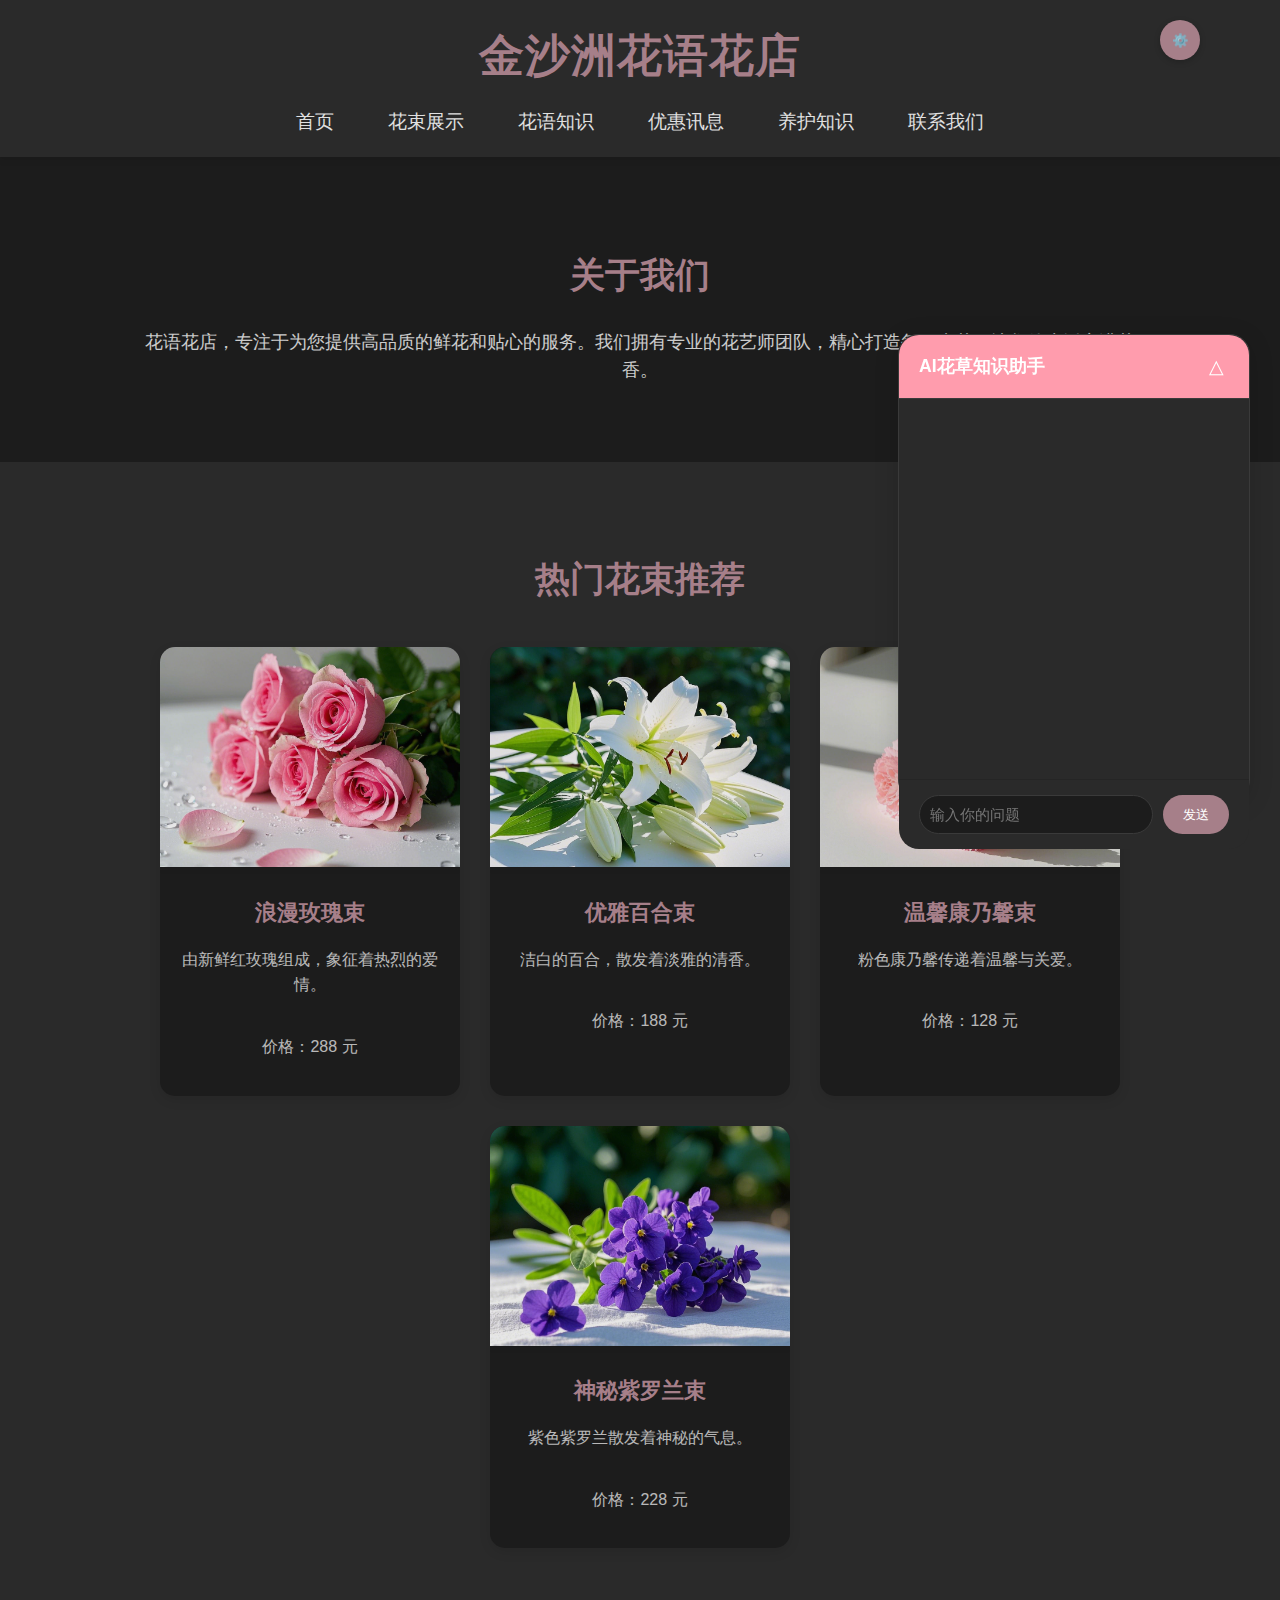
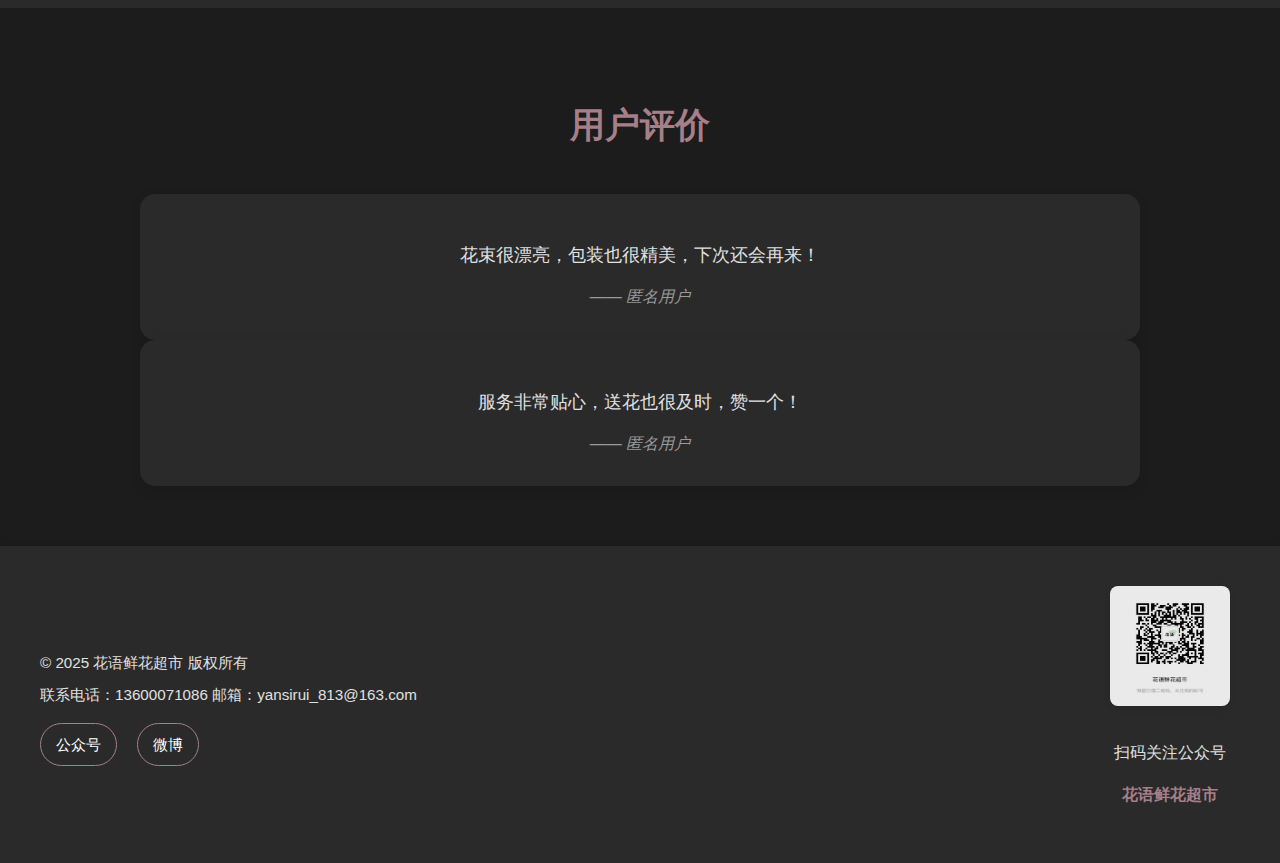
==== index.html @ e32ee7b0 "index.html" ====
<!DOCTYPE html>
<html lang="zh">

<head>
    <meta charset="UTF-8">
    <meta name="viewport" content="width=device-width, initial-scale=1.0">
    <title>金沙洲花语花店 - 首页</title>
    <link rel="stylesheet" href="styles.css">
    <script src="config.js"></script>
    <script src="theme.js"></script>
    <script src="music.js"></script>
    <script src="translations.js"></script>
    <script src="slider.js"></script>
    <script>
        // 聊天窗口控制函数
        function toggleChat() {
            const aiAssistant = document.querySelector('.ai-assistant');
            const chatBody = document.getElementById('chat-body');
            const toggleIcon = document.getElementById('toggle-icon');
            
            aiAssistant.classList.toggle('collapsed');
            chatBody.classList.toggle('collapsed');
            
            if (aiAssistant.classList.contains('collapsed')) {
                toggleIcon.textContent = 'AI';
            } else {
                toggleIcon.textContent = '△';
            }
        }

        // AI助手拖动功能
        let isDragging = false;
        let currentX = 0;
        let currentY = 0;
        let initialX = 0;
        let initialY = 0;
        let xOffset = 0;
        let yOffset = 0;

        const aiAssistant = document.querySelector('.ai-assistant');
        const chatHeader = document.querySelector('.chat-header');

        function dragStart(e) {
            initialX = e.clientX - xOffset;
            initialY = e.clientY - yOffset;

            if (e.target === chatHeader || e.target.parentNode === chatHeader) {
            isDragging = true;
            }
        }

        function dragEnd() {
            initialX = currentX;
            initialY = currentY;
            isDragging = false;
        }

        function drag(e) {
            if (isDragging) {
                e.preventDefault();
                currentX = e.clientX - initialX;
                currentY = e.clientY - initialY;
                xOffset = currentX;
                yOffset = currentY;

                setTranslate(currentX, currentY, aiAssistant);
            }
        }

        function setTranslate(xPos, yPos, el) {
            el.style.transform = `translate3d(${xPos}px, ${yPos}px, 0)`;
        }

        chatHeader.addEventListener('mousedown', dragStart);
        document.addEventListener('mousemove', drag);
        document.addEventListener('mouseup', dragEnd);

        // 发送消息函数
        async function sendMessage() {
            const input = document.getElementById('user-input');
            const messagesContainer = document.getElementById('chat-messages');
            const userMessage = input.value.trim();
            
            if (!userMessage) return;

            // 显示用户消息
            const userDiv = document.createElement('div');
            userDiv.className = 'message user';
            userDiv.textContent = userMessage;
            messagesContainer.appendChild(userDiv);

            // 显示加载状态
            const loadingDiv = document.createElement('div');
            loadingDiv.className = 'message bot loading';
            loadingDiv.textContent = '正在思考...';
            messagesContainer.appendChild(loadingDiv);

            try {
                const response = await fetch(config.apiUrl, {
                    method: 'POST',
                    headers: {
                        'Content-Type': 'application/json',
                        'Authorization': `Bearer ${config.apiKey}`
                    },
                    body: JSON.stringify({
                        model: "glm-4-plus",
                        messages: [{
                            role: "user",
                            content: userMessage
                        }],
                        stream: false
                    })
                });

                if (!response.ok) {
                    throw new Error(`HTTP error! status: ${response.status}`);
                }

                const data = await response.json();
                
                // 移除加载状态
                loadingDiv.remove();

                // 显示助手回复
                const assistantDiv = document.createElement('div');
                assistantDiv.className = 'message bot';
                assistantDiv.textContent = data.choices[0].message.content;
                messagesContainer.appendChild(assistantDiv);

                // 清空输入框
                input.value = '';

                // 滚动到底部
                messagesContainer.scrollTop = messagesContainer.scrollHeight;
            } catch (error) {
                loadingDiv.textContent = '抱歉，发生了错误，请稍后重试。';
                loadingDiv.className = 'message bot error';
                console.error('Error:', error);
            }
        }

        // 监听回车键发送消息
        document.getElementById('user-input').addEventListener('keypress', function(e) {
            if (e.key === 'Enter' && !e.shiftKey) {
                e.preventDefault();
                sendMessage();
            }
        });

        // 平滑滚动到底部
        document.querySelector('a[href="#footer"]').addEventListener('click', function(e) {
            e.preventDefault();
            document.querySelector('#footer').scrollIntoView({ 
                behavior: 'smooth'
            });
        });
    </script>
</head>

<body>
    <!-- 网站头部 -->
    <header>
        <h1>金沙洲花语花店</h1>
        <nav>
            <ul>
                <li><a href="index.html" data-translate="home">首页</a></li>
                <li><a href="flower_display.html" data-translate="flower-display">花束展示</a></li>
                <li><a href="flower_knowledge.html" data-translate="flower-knowledge">花语知识</a></li>
                <li><a href="promotions.html" data-translate="promotions">优惠讯息</a></li>
                <li><a href="flower_care.html" data-translate="flower-care">养护知识</a></li>
                <li><a href="#footer" data-translate="contact">联系我们</a></li>
            </ul>
        </nav>
    </header>

    <!-- 花店简介 -->
    <div class="about">
        <h2>关于我们</h2>
        <p>花语花店，专注于为您提供高品质的鲜花和贴心的服务。我们拥有专业的花艺师团队，精心打造每一束花，让您的生活充满花香。</p>
    </div>
    <!-- 热门花束推荐 -->
    <div class="hot-flowers">
        <h2>热门花束推荐</h2>
        <div class="flower-container">
            <div class="flower-item">
                <img src="flower1.jpg" alt="花束1">
                <h3>浪漫玫瑰束</h3>
                <p>由新鲜红玫瑰组成，象征着热烈的爱情。</p>
                <p class="price">价格：288 元</p>
            </div>
            <div class="flower-item">
                <img src="flower2.jpg" alt="花束2">
                <h3>优雅百合束</h3>
                <p>洁白的百合，散发着淡雅的清香。</p>
                <p class="price">价格：188 元</p>
            </div>
            <div class="flower-item">
                <img src="flower3.jpg" alt="花束3">
                <h3>温馨康乃馨束</h3>
                <p>粉色康乃馨传递着温馨与关爱。</p>
                <p class="price">价格：128 元</p>
            </div>
            <div class="flower-item">
                <img src="flower4.jpg" alt="花束4">
                <h3>神秘紫罗兰束</h3>
                <p>紫色紫罗兰散发着神秘的气息。</p>
                <p class="price">价格：228 元</p>
            </div>
        </div>
    </div>
    <!-- 用户评价 -->
    <div class="reviews">
        <h2>用户评价</h2>
        <div class="review-item">
            <p>花束很漂亮，包装也很精美，下次还会再来！</p>
            <span>—— 匿名用户</span>
        </div>
        <div class="review-item">
            <p>服务非常贴心，送花也很及时，赞一个！</p>
            <span>—— 匿名用户</span>
        </div>
    </div>
    <!-- AI花草知识助手 -->
    <div class="ai-assistant">
        <div class="chat-header">
            <h3>AI花草知识助手</h3>
            <button class="toggle-chat-btn" id="toggle-icon" onclick="toggleChat()">△</button>
        </div>
        <div class="chat-body" id="chat-body">
            <div class="chat-messages" id="chat-messages"></div>
            <div class="chat-input">
                <input type="text" id="user-input" placeholder="输入你的问题">
                <button onclick="sendMessage()">发送</button>
            </div>
        </div>
    </div>
    <!-- 网站底部 -->
    <footer id="footer">
        <div class="footer-content">
            <div class="footer-info">
                <p>&copy; 2025 <span data-translate="flower-shop">花语鲜花超市</span> <span data-translate="copyright">版权所有</span></p>
                <p><span data-translate="contact-phone">联系电话</span>：13600071086 <span data-translate="contact-email">邮箱</span>：yansirui_813@163.com</p>
                <div class="social-links">
                    <a href="gongzhong.html" class="social-link">
                        <span data-translate="wechat-official">公众号</span>
                    </a>
                    <a href="weibo.html" class="social-link">
                        <span data-translate="weibo-official">微博</span>
                    </a>
                </div>
            </div>
            <div class="footer-qrcode">
                <img src="picture.jpg" alt="微信公众号二维码" class="qr-code-img">
                <p data-translate="scan-qr">扫码关注公众号</p>
                <p class="qr-name" data-translate="flower-shop">花语鲜花超市</p>
            </div>
        </div>
    </footer>
    <!-- 设置按钮和面板 -->
    <button class="settings-btn" id="settings-btn" aria-label="打开设置">⚙️</button>
    <div class="settings-panel" id="settings-panel">
        <div class="theme-switch">
            <label for="theme-toggle">
                深色模式
                <input type="checkbox" id="theme-toggle">
            </label>
        </div>
        <div class="language-switch">
            <label for="language-select">语言设置</label>
            <select id="language-select">
                <option value="zh-CN">简体中文</option>
                <option value="zh-TW">繁體中文</option>
                <option value="en">English</option>
                <option value="ja">日本語</option>
                <option value="ko">한국어</option>
            </select>
        </div>
    </div>
</body>

</html>
---- styles.css ----
/* 全局样式 */
:root {
    /* 浅色模式变量 */
    --primary-color: #6d3b47;
    --secondary-color: #c27a8d;
    --background-color: #fff;
    --light-background-color: #f9f3f3;
    --text-color: #333;
    --light-text-color: #777;
    --button-hover-color: #d392a3;
}

/* 深色模式变量 */
[data-theme="dark"] {
    --primary-color: #a67f89;
    --secondary-color: #8b6270;
    --background-color: #1c1c1c;
    --light-background-color: #2a2a2a;
    --text-color: #e0e0e0;
    --light-text-color: #999;
    --button-hover-color: #b89099;
}

body {
    font-family: 'Segoe UI', Tahoma, Geneva, Verdana, sans-serif;
    margin: 0;
    padding: 0;
    color: var(--text-color);
    background-color: var(--background-color);
    line-height: 1.6;
}

/* 网站头部样式 */
header {
    background-color: var(--light-background-color);
    text-align: center;
    padding: 20px 0;
    box-shadow: 0 2px 8px rgba(0, 0, 0, 0.1);
    position: relative;
    z-index: 100;
}

header h1 {
    margin: 0;
    font-size: 2.8rem;
    color: var(--primary-color);
    letter-spacing: 1px;
}

/* 导航菜单样式 */
nav {
    margin-top: 15px;
}

nav ul {
    list-style-type: none;
    margin: 0;
    padding: 0;
    display: flex;
    justify-content: center;
    flex-wrap: wrap;
}

nav ul li {
    margin: 0 15px;
}

nav ul li a {
    text-decoration: none;
    color: var(--text-color);
    font-size: 1.2rem;
    padding: 8px 12px;
    border-radius: 5px;
    transition: all 0.3s ease;
}

nav ul li a:hover {
    background-color: var(--secondary-color);
    color: #fff;
}

/* 花店简介样式 */
.about {
    padding: 60px 20px;
    text-align: center;
    max-width: 1000px;
    margin: 0 auto;
}

.about h2 {
    font-size: 2.2rem;
    color: var(--primary-color);
    margin-bottom: 25px;
}

.about p {
    font-size: 1.1rem;
    opacity: 0.9;
}

/* 热门花束推荐样式 */
.hot-flowers {
    padding: 60px 20px;
    text-align: center;
    background-color: var(--light-background-color);
}

.hot-flowers h2 {
    font-size: 2.2rem;
    color: var(--primary-color);
    margin-bottom: 40px;
}

.flower-container {
    display: flex;
    flex-wrap: wrap;
    justify-content: center;
    gap: 30px;
}

.flower-item {
    width: 300px;
    background-color: var(--background-color);
    border-radius: 15px;
    box-shadow: 0 4px 12px rgba(0, 0, 0, 0.1);
    transition: transform 0.3s ease;
    overflow: hidden;
}

.flower-item:hover {
    transform: translateY(-12px);
}

.flower-item img {
    width: 100%;
    height: 220px;
    object-fit: cover;
    box-shadow: 0 0 8px rgba(0, 0, 0, 0.1);
    transition: box-shadow 0.3s ease;
}

.flower-item:hover img {
    box-shadow: 0 0 15px rgba(0, 0, 0, 0.3);
}

.flower-item h3 {
    font-size: 1.4rem;
    color: var(--primary-color);
    margin: 20px 0 15px;
}

.flower-item p {
    font-size: 1rem;
    padding: 0 20px 20px;
    opacity: 0.8;
}

.flower-item.price {
    color: var(--secondary-color);
    font-weight: bold;
}

/* 优惠讯息样式 */
.promotions {
    padding: 60px 20px;
    text-align: center;
    background-color: var(--light-background-color);
}

.promotions h2 {
    font-size: 2.2rem;
    color: var(--primary-color);
    margin-bottom: 40px;
}

.promotion-item {
    background-color: var(--background-color);
    border-radius: 15px;
    box-shadow: 0 4px 12px rgba(0, 0, 0, 0.1);
    padding: 30px;
    margin-bottom: 30px;
    width: 80%;
    max-width: 600px;
    margin-left: auto;
    margin-right: auto;
    transition: transform 0.3s ease;
}

.promotion-item:hover {
    transform: translateY(-10px);
}

.promotion-item h3 {
    font-size: 1.6rem;
    color: var(--primary-color);
    margin-bottom: 10px;
}

.promotion-item p {
    font-size: 1.1rem;
    opacity: 0.9;
}

/* 用户评价样式 */
.reviews {
    padding: 60px 20px;
    text-align: center;
    max-width: 1000px;
    margin: 0 auto;
}

.reviews h2 {
    font-size: 2.2rem;
    color: var(--primary-color);
    margin-bottom: 40px;
}

.review-container {
    display: flex;
    flex-wrap: wrap;
    justify-content: center;
    gap: 30px;
}

.review-item {
    background-color: var(--light-background-color);
    border-radius: 15px;
    padding: 30px 40px;
    box-shadow: 0 4px 12px rgba(0, 0, 0, 0.1);
    flex: 1 1 calc(50% - 30px);
    min-width: 300px;
}

.review-item p {
    font-size: 1.1rem;
    margin-bottom: 15px;
}

.review-item span {
    font-style: italic;
    color: var(--light-text-color);
}

/* 网站底部样式 */
footer {
    background-color: var(--light-background-color);
    padding: 30px 0;
    box-shadow: 0 -2px 8px rgba(0, 0, 0, 0.1);
}

.footer-content {
    max-width: 1200px;
    margin: 0 auto;
    display: flex;
    justify-content: space-between;
    align-items: center;
    padding: 0 20px;
}

.footer-info {
    text-align: left;
}

.footer-info p {
    margin: 8px 0;
    font-size: 0.95rem;
}

.footer-qrcode {
    text-align: center;
    padding: 10px;
}

.qr-code-img {
    width: 120px;
    height: 120px;
    border-radius: 8px;
    margin-bottom: 10px;
    box-shadow: 0 2px 6px rgba(0, 0, 0, 0.1);
    transition: transform 0.3s ease;
}

.qr-code-img:hover {
    transform: scale(1.05);
}

.qr-code-img p {
    margin: 5px 0;
    font-size: 0.9rem;
    color: var(--text-color);
}

.qr-name {
    font-weight: bold;
    color: var(--primary-color);
}

footer a {
    color: var(--primary-color);
    text-decoration: none;
    transition: color 0.3s ease;
}

footer a:hover {
    color: var(--secondary-color);
}

/* 响应式设计 */
@media (max-width: 992px) {
    header h1 {
        font-size: 2.4rem;
    }
    nav ul li {
        margin: 10px 12px;
    }
    nav ul li a {
        font-size: 1.15rem;
    }
  .weibo-page h2 {
        font-size: 2.1rem;
    }
   .coming-soon {
        font-size: 1.7rem;
    }
}

@media (max-width: 768px) {
    header h1 {
        font-size: 2.2rem;
    }
    nav ul li {
        margin: 8px 10px;
    }
    nav ul li a {
        font-size: 1.1rem;
    }
  .weibo-page h2 {
        font-size: 2rem;
    }
   .coming-soon {
        font-size: 1.6rem;
    }
    .footer-content {
        flex-direction: column;
        text-align: center;
    }

    .footer-info {
        text-align: center;
        margin-bottom: 20px;
    }

    .footer-qrcode {
        margin-top: 20px;
    }
}

@media (max-width: 480px) {
  .weibo-page h2 {
        font-size: 1.8rem;
    }
   .coming-soon {
        font-size: 1.4rem;
    }
  .flower-container {
        flex-direction: column;
        align-items: center;
    }
  .flower-item {
        width: 80%;
    }
}

@media (max-width: 320px) {
    header h1 {
        font-size: 2rem;
    }
    nav ul li {
        margin: 6px 8px;
    }
    nav ul li a {
        font-size: 1rem;
    }
  .review-item {
        padding: 20px 30px;
    }
  .review-item p {
        font-size: 1rem;
    }
}

/* 为AI助手添加样式 */
.ai-assistant {
    position: fixed;
    bottom: 100px;
    right: 30px;
    width: 350px;
    background: var(--background-color);
    border-radius: 20px;
    box-shadow: 0 5px 25px rgba(0, 0, 0, 0.15);
    z-index: 1000;
    border: 1px solid rgba(0, 0, 0, 0.1);
    transition: all 0.3s ease;
    transform: translate3d(0, 0, 0);
    cursor: move;
}

.ai-assistant.collapsed {
    width: 60px;
    height: 60px;
    border-radius: 50%;
    overflow: hidden;
    background: #ffb6c1;  /* 粉色背景 */
    cursor: move;
}

.ai-assistant.collapsed .chat-header {
    height: 100%;
    padding: 0;
    display: flex;
    justify-content: center;
    align-items: center;
    background: none;
    border-radius: 50%;
}

.ai-assistant.collapsed .chat-header h3 {
    display: none;
}

.ai-assistant.collapsed .chat-header button {
    width: 100%;
    height: 100%;
    font-size: 16px;
    color: white;
    display: flex;
    justify-content: center;
    align-items: center;
    padding: 0;
    background: none;
}

.ai-assistant.collapsed .chat-body {
    display: none;
}

.ai-assistant.collapsed:hover {
    transform: translate3d(0, -5px, 0);
    box-shadow: 0 8px 30px rgba(255, 182, 193, 0.4);  /* 粉色阴影 */
}

.chat-header {
    background: #ffb6c1;  /* 粉色背景 */
    padding: 15px 20px;
    border-radius: 20px 20px 0 0;
    display: flex;
    justify-content: space-between;
    align-items: center;
    cursor: move;
}

.chat-header h3 {
    margin: 0;
    color: white;
    font-size: 1.1rem;
}

.toggle-chat-btn {
    background: none;
    border: none;
    color: white;
    cursor: pointer;
    font-size: 1.2rem;
    padding: 5px;
}

.chat-body {
    height: 400px;
    transition: height 0.3s ease;
}

.chat-messages {
    height: 340px;
    overflow-y: auto;
    padding: 20px;
}

.message {
    margin: 10px 0;
    padding: 12px 16px;
    border-radius: 12px;
    max-width: 80%;
}

.message.user {
    background: var(--primary-color);
    color: white;
    margin-left: auto;
}

.message.bot {
    background: var(--light-background-color);
    color: var(--text-color);
    margin-right: auto;
}

.chat-input {
    display: flex;
    gap: 10px;
    padding: 15px 20px;
    background: var(--light-background-color);
    border-top: 1px solid rgba(0, 0, 0, 0.1);
    border-radius: 0 0 20px 20px;
}

.chat-input input {
    flex: 1;
    padding: 10px;
    border: 1px solid var(--light-text-color);
    border-radius: 20px;
    font-size: 0.95rem;
}

.chat-input button {
    padding: 8px 20px;
    background: var(--primary-color);
    color: white;
    border: none;
    border-radius: 20px;
    cursor: pointer;
}

/* 深色模式适配 */
[data-theme="dark"] .ai-assistant {
    border-color: rgba(255, 255, 255, 0.1);
}

[data-theme="dark"] .message.bot {
    background-color: var(--light-background-color);
}

[data-theme="dark"] .chat-input input {
    background: var(--background-color);
    color: var(--text-color);
    border-color: var(--light-text-color);
}

/* 响应式适配 */
@media (max-width: 768px) {
    .ai-assistant {
        width: 90%;
        right: 5%;
        bottom: 80px;
    }

    .chat-body {
        height: 350px;
    }

    .chat-messages {
        height: 290px;
    }

    .message {
        max-width: 90%;
        font-size: 0.9rem;
    }
}

@media (max-width: 480px) {
    .chat-header h3 {
        font-size: 1rem;
    }

    .chat-input {
        padding: 10px 15px;
    }

    .chat-input input {
        padding: 10px;
    }

    .chat-input button {
        padding: 8px 15px;
    }
}

/* 背景音乐控制按钮样式 */
#music-control {
    position: fixed;
    top: 20px;
    right: 20px;
    z-index: 1000;
}

#play-pause {
    background-color: var(--primary-color);
    color: white;
    border: none;
    border-radius: 50%;
    width: 40px;
    height: 40px;
    cursor: pointer;
    transition: all 0.3s ease;
    display: flex;
    justify-content: center;
    align-items: center;
    box-shadow: 0 2px 6px rgba(0, 0, 0, 0.2);
}

#play-pause:hover {
    background-color: var(--button-hover-color);
    transform: scale(1.05);
}

#play-pause:active {
    transform: scale(0.95);
}

#play-pause.playing {
    background-color: var(--secondary-color);
}

/* 设置按钮样式 */
.settings-btn {
    position: fixed;
    top: 20px;
    right: 80px;
    z-index: 1000;
    background-color: var(--primary-color);
    color: white;
    border: none;
    border-radius: 50%;
    width: 40px;
    height: 40px;
    cursor: pointer;
    transition: all 0.3s ease;
    display: flex;
    justify-content: center;
    align-items: center;
    box-shadow: 0 2px 6px rgba(0, 0, 0, 0.2);
}

.settings-btn:hover {
    background-color: var(--button-hover-color);
    transform: scale(1.05);
}

.settings-panel {
    position: fixed;
    top: 70px;
    right: 20px;
    background-color: var(--background-color);
    border-radius: 8px;
    padding: 10px 15px;
    box-shadow: 0 4px 12px rgba(0, 0, 0, 0.25);
    z-index: 1000;
    display: none;
    min-width: 140px;
    border: 1px solid var(--light-text-color);
}

.settings-panel.show {
    display: block;
    animation: fadeIn 0.3s ease;
}

.theme-switch {
    position: fixed;
    top: 20px;
    right: 140px;
    background: var(--background-color);
    padding: 8px 15px;
    border-radius: 20px;
    box-shadow: 0 2px 10px rgba(0, 0, 0, 0.1);
    display: flex;
    align-items: center;
    z-index: 1000;
    border: 1px solid var(--light-text-color);
}

.theme-switch label {
    display: flex;
    align-items: center;
    gap: 8px;
    color: var(--text-color);
    font-size: 0.9rem;
    cursor: pointer;
}

.theme-switch input[type="checkbox"] {
    width: 18px;
    height: 18px;
    cursor: pointer;
}

[data-theme="dark"] .theme-switch {
    background: var(--light-background-color);
    border-color: var(--primary-color);
}

/* 移除旧的开关样式 */
.switch, .slider, .slider:before {
    display: none;
}

/* 深色模式下的复选框样式 */
[data-theme="dark"] .theme-switch input[type="checkbox"] {
    border-color: var(--text-color);
}

[data-theme="dark"] .theme-switch input[type="checkbox"]:checked {
    background-color: var(--primary-color);
    border-color: var(--primary-color);
}

/* 设置面板样式 */
.settings-panel {
    width: 250px;
}

.language-switch {
    margin-top: 15px;
    border-top: 1px solid var(--border-color);
    padding-top: 15px;
}

.language-switch select {
    width: 100%;
    padding: 8px;
    margin-top: 5px;
    border: 1px solid var(--border-color);
    border-radius: 4px;
    background: var(--background-color);
    color: var(--text-color);
}

.language-switch label {
    display: block;
    margin-bottom: 5px;
    color: var(--text-color);
}

[data-theme="dark"] .language-switch select {
    background: var(--light-background-color);
    border-color: var(--secondary-color);
}

@keyframes fadeIn {
    from { opacity: 0; transform: translateY(-10px); }
    to { opacity: 1; transform: translateY(0); }
}

/* 深色模式下的特定样式调整 */
[data-theme="dark"] {
    color-scheme: dark;
}

[data-theme="dark"] body {
    background-color: var(--background-color);
}

[data-theme="dark"] .doc-item {
    background: var(--light-background-color);
    border: 1px solid #3a3a3a;
}

[data-theme="dark"] .doc-item:hover {
    background: #333;
}

[data-theme="dark"] .settings-panel {
    background-color: var(--light-background-color);
    border-color: #3a3a3a;
}

[data-theme="dark"] .ai-assistant {
    background-color: var(--light-background-color);
    border: 1px solid #3a3a3a;
}

[data-theme="dark"] .chat-header {
    background-color: var(--background-color);
    border-bottom: 1px solid #3a3a3a;
}

[data-theme="dark"] .message.bot {
    background-color: #333;
}

[data-theme="dark"] .message.user {
    background-color: var(--primary-color);
    color: #fff;
}

[data-theme="dark"] .chat-input input {
    background-color: var(--background-color);
    border-color: #3a3a3a;
    color: var(--text-color);
}

[data-theme="dark"] .doc-notice {
    background-color: var(--light-background-color) !important;
    border: 1px solid #3a3a3a;
}

[data-theme="dark"] .doc-notice p {
    color: var(--text-color) !important;
}

[data-theme="dark"] img {
    opacity: 0.9;
}

/* 社交媒体链接样式 */
.social-links {
    display: flex;
    gap: 20px;
    margin-top: 15px;
}

.social-link {
    padding: 8px 15px;
    background-color: var(--primary-color);
    border-radius: 25px;
    color: white;
    text-decoration: none;
    transition: all 0.3s ease;
}

.social-link:hover {
    background-color: var(--button-hover-color);
    transform: translateY(-2px);
}

.social-link span {
    font-size: 0.95rem;
}

/* 深色模式适配 */
[data-theme="dark"] .social-link {
    background-color: var(--light-background-color);
    border: 1px solid var(--primary-color);
}

[data-theme="dark"] .social-link:hover {
    background-color: var(--primary-color);
}

/* 响应式调整 */
@media (max-width: 768px) {
    .social-links {
        justify-content: center;
    }
    
    .social-link {
        padding: 6px 12px;
    }
}

/* 公众号和微博页面样式 */
.social-page {
    max-width: 800px;
    margin: 40px auto;
    padding: 20px;
    text-align: center;
}

.social-page h2 {
    color: var(--primary-color);
    font-size: 2.2rem;
    margin-bottom: 30px;
}

.social-content {
    background-color: var(--light-background-color);
    border-radius: 15px;
    padding: 30px;
    box-shadow: 0 4px 12px rgba(0, 0, 0, 0.1);
}

.qr-code-large {
    width: 200px;
    height: 200px;
    margin: 20px auto;
    border-radius: 10px;
    box-shadow: 0 4px 12px rgba(0, 0, 0, 0.1);
    transition: transform 0.3s ease;
}

.qr-code-large:hover {
    transform: scale(1.05);
}

.social-description {
    margin: 20px 0;
    font-size: 1.1rem;
    line-height: 1.6;
    color: var(--text-color);
}

.social-features {
    display: grid;
    grid-template-columns: repeat(auto-fit, minmax(200px, 1fr));
    gap: 20px;
    margin-top: 30px;
}

.feature-item {
    background-color: var(--background-color);
    padding: 20px;
    border-radius: 10px;
    box-shadow: 0 2px 8px rgba(0, 0, 0, 0.1);
}

.feature-item h3 {
    color: var(--primary-color);
    margin-bottom: 10px;
    font-size: 1.2rem;
}

.feature-item p {
    color: var(--text-color);
    font-size: 0.95rem;
    line-height: 1.5;
}

/* 深色模式适配 */
[data-theme="dark"] .social-content {
    background-color: var(--light-background-color);
    border: 1px solid #3a3a3a;
}

[data-theme="dark"] .feature-item {
    background-color: var(--background-color);
    border: 1px solid #3a3a3a;
}

/* 响应式调整 */
@media (max-width: 768px) {
    .social-page h2 {
        font-size: 1.8rem;
    }
    
    .social-content {
        padding: 20px;
    }
    
    .qr-code-large {
        width: 150px;
        height: 150px;
    }
    
    .social-features {
        grid-template-columns: 1fr;
    }
}

/* GLM-4 聊天框样式 */
.glm-chat {
    max-width: 800px;
    margin: 20px auto;
    padding: 20px;
}

.glm-chat-container {
    background-color: var(--background-color);
    border-radius: 15px;
    box-shadow: 0 4px 12px rgba(0, 0, 0, 0.1);
    overflow: hidden;
}

.glm-chat-messages {
    height: 400px;
    overflow-y: auto;
    padding: 20px;
}

.glm-message {
    margin: 10px 0;
    padding: 12px 16px;
    border-radius: 12px;
    max-width: 80%;
    word-wrap: break-word;
}

.user-message {
    background-color: var(--primary-color);
    color: white;
    margin-left: auto;
}

.assistant-message {
    background-color: var(--light-background-color);
    color: var(--text-color);
    margin-right: auto;
}

.assistant-message.loading {
    background-color: var(--light-background-color);
    color: var(--light-text-color);
}

.assistant-message.error {
    background-color: #ffebee;
    color: #c62828;
}

.glm-chat-input {
    display: flex;
    gap: 10px;
    padding: 20px;
    background-color: var(--light-background-color);
    border-top: 1px solid rgba(0, 0, 0, 0.1);
}

#glm-input {
    flex: 1;
    min-height: 40px;
    max-height: 120px;
    padding: 10px;
    border: 1px solid var(--light-text-color);
    border-radius: 8px;
    resize: vertical;
    font-family: inherit;
    font-size: 1rem;
    background-color: var(--background-color);
    color: var(--text-color);
}

#glm-input:focus {
    outline: none;
    border-color: var(--primary-color);
}

.glm-send-btn {
    padding: 0 20px;
    background-color: var(--primary-color);
    color: white;
    border: none;
    border-radius: 8px;
    cursor: pointer;
    font-size: 1rem;
    transition: all 0.3s ease;
}

.glm-send-btn:hover {
    background-color: var(--button-hover-color);
    transform: translateY(-2px);
}

/* 深色模式适配 */
[data-theme="dark"] .glm-chat-container {
    border: 1px solid var(--light-text-color);
}

[data-theme="dark"] .assistant-message {
    background-color: var(--light-background-color);
}

[data-theme="dark"] #glm-input {
    border-color: var(--light-text-color);
}

/* 响应式适配 */
@media (max-width: 768px) {
    .glm-chat {
        padding: 10px;
    }

    .glm-chat-messages {
        height: 300px;
    }

    .glm-message {
        max-width: 90%;
    }
}

/* 深色模式适配 */
[data-theme="dark"] .ai-assistant.collapsed {
    background: #ff9cad;  /* 深色模式下的粉色 */
}

[data-theme="dark"] .chat-header {
    background: #ff9cad;  /* 深色模式下的粉色 */
}

[data-theme="dark"] .ai-assistant.collapsed:hover {
    box-shadow: 0 8px 30px rgba(255, 156, 173, 0.4);  /* 深色模式下的粉色阴影 */
}
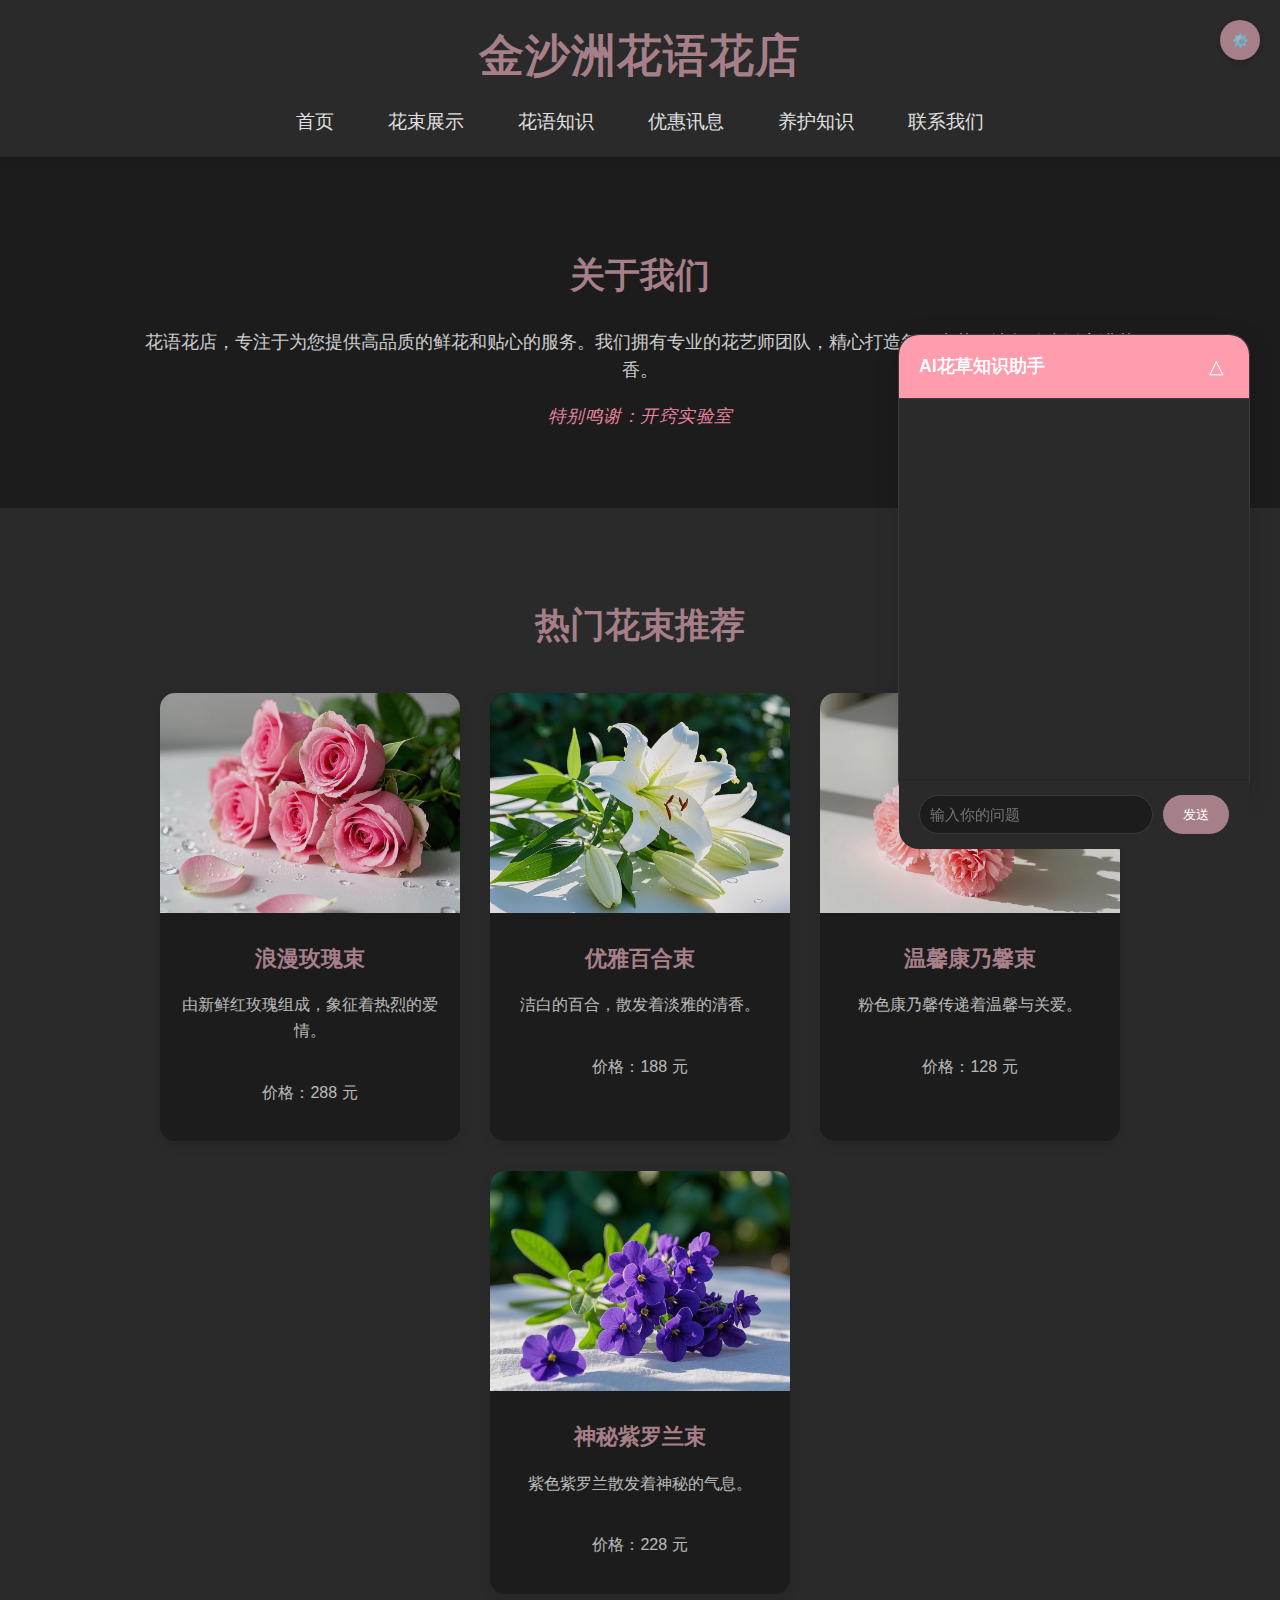
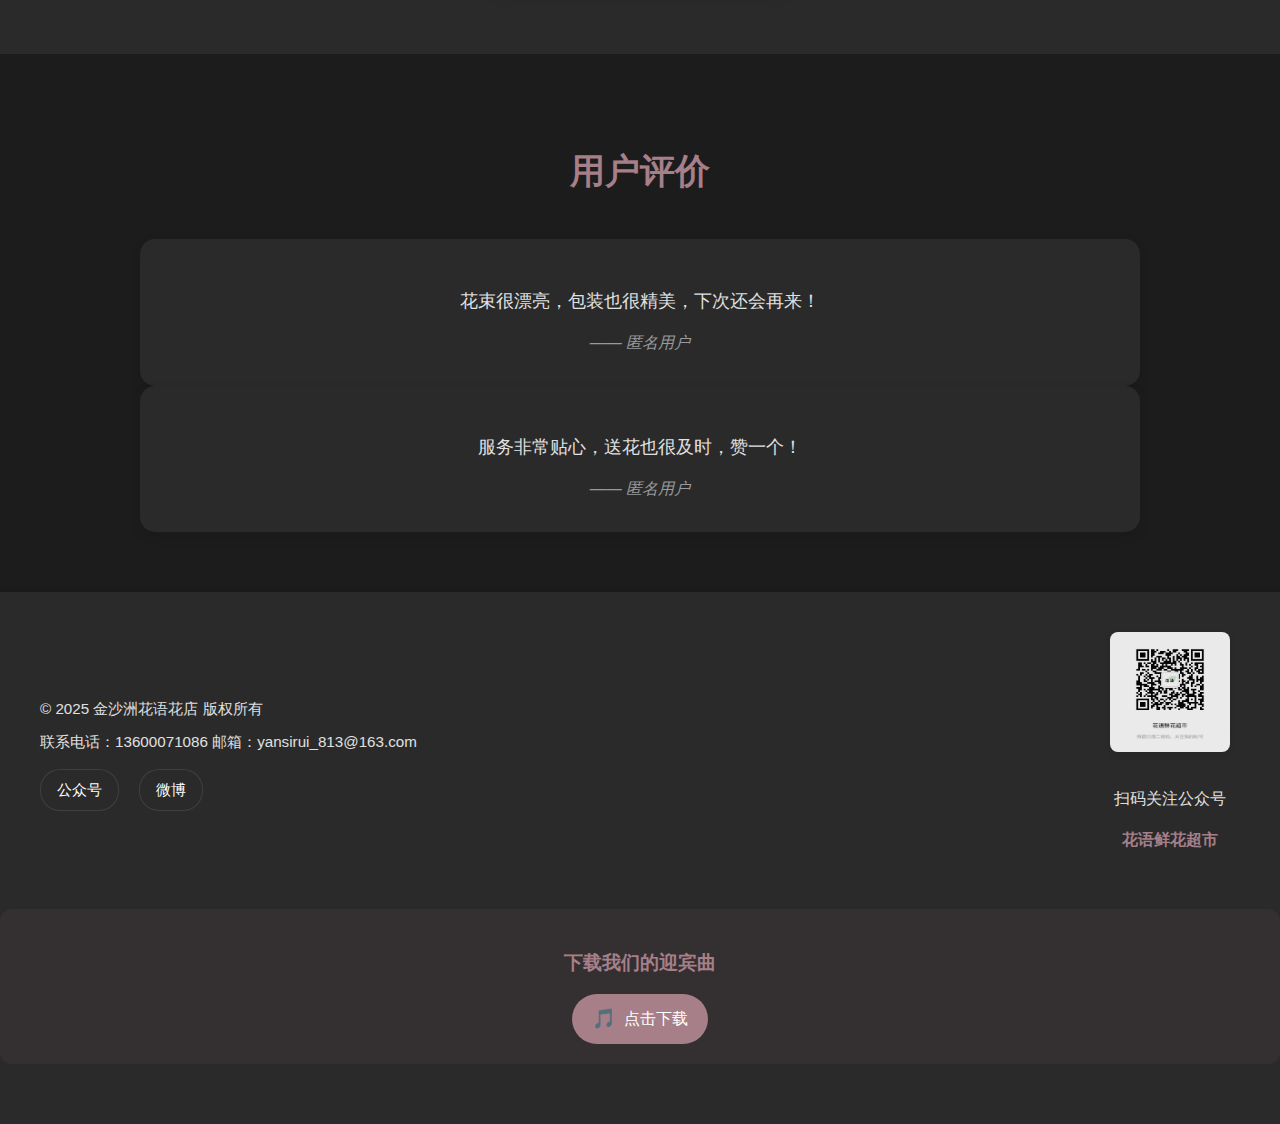
==== commit d9c8fdd0: "index.html" ====
--- a/index.html
+++ b/index.html
@@ -8,9 +8,106 @@
     <link rel="stylesheet" href="styles.css">
     <script src="config.js"></script>
     <script src="theme.js"></script>
-    <script src="music.js"></script>
     <script src="translations.js"></script>
     <script src="slider.js"></script>
+    <style>
+        /* 设置按钮样式 */
+        .settings-btn {
+            position: fixed;
+            top: 20px;
+            right: 20px;
+            z-index: 1000;
+            background-color: var(--primary-color);
+            color: white;
+            border: none;
+            border-radius: 50%;
+            width: 40px;
+            height: 40px;
+            cursor: pointer;
+            transition: all 0.3s ease;
+            display: flex;
+            justify-content: center;
+            align-items: center;
+            box-shadow: 0 2px 6px rgba(0, 0, 0, 0.2);
+        }
+
+        .settings-btn:hover {
+            background-color: var(--button-hover-color);
+            transform: scale(1.05);
+        }
+
+        /* 设置面板样式 */
+        .settings-panel {
+            position: fixed;
+            top: 70px;
+            right: 20px;
+            background-color: var(--background-color);
+            border-radius: 8px;
+            padding: 8px 12px;
+            box-shadow: 0 4px 12px rgba(0, 0, 0, 0.25);
+            z-index: 1000;
+            display: none;
+            min-width: 110px;
+            border: 1px solid var(--light-text-color);
+        }
+
+        .settings-panel.show {
+            display: block;
+            animation: fadeIn 0.3s ease;
+        }
+
+        @keyframes fadeIn {
+            from { opacity: 0; transform: translateY(-10px); }
+            to { opacity: 1; transform: translateY(0); }
+        }
+
+        /* 语言切换样式 */
+        .language-switch {
+            padding-top: 8px;
+        }
+
+        .language-switch label {
+            display: block;
+            margin-bottom: 3px;
+            color: var(--text-color);
+            font-size: 0.8rem;
+        }
+
+        .language-switch select {
+            width: 100%;
+            padding: 4px 6px;
+            margin-top: 4px;
+            border: 1px solid var(--border-color);
+            border-radius: 4px;
+            background: var(--background-color);
+            color: var(--text-color);
+            font-size: 0.8rem;
+            height: 24px;
+        }
+
+        [data-theme="dark"] .settings-panel {
+            background-color: var(--light-background-color);
+            border-color: rgba(255, 255, 255, 0.1);
+        }
+
+        [data-theme="dark"] .language-switch select {
+            background: var(--light-background-color);
+            border-color: var(--secondary-color);
+        }
+
+        .special-thanks {
+            margin-top: 15px;
+            color: var(--secondary-color);
+            font-style: italic;
+            font-size: 1.2rem;
+            font-weight: 500;
+            letter-spacing: 0.5px;
+        }
+
+        [data-theme="dark"] .special-thanks {
+            color: #ff8fab;  /* 深色模式下使用较浅的粉色 */
+        }
+    </style>
     <script>
         // 聊天窗口控制函数
         function toggleChat() {
@@ -154,6 +251,26 @@
                 behavior: 'smooth'
             });
         });
+
+        // 设置面板控制
+        document.addEventListener('DOMContentLoaded', function() {
+            const settingsBtn = document.getElementById('settings-btn');
+            const settingsPanel = document.getElementById('settings-panel');
+
+            // 设置面板显示/隐藏
+            settingsBtn.addEventListener('click', function(e) {
+                e.stopPropagation();
+                settingsPanel.classList.toggle('show');
+            });
+
+            // 点击面板外部关闭面板
+            document.addEventListener('click', function(event) {
+                if (!settingsPanel.contains(event.target) && 
+                    !settingsBtn.contains(event.target)) {
+                    settingsPanel.classList.remove('show');
+                }
+            });
+        });
     </script>
 </head>
 
@@ -177,6 +294,7 @@
     <div class="about">
         <h2>关于我们</h2>
         <p>花语花店，专注于为您提供高品质的鲜花和贴心的服务。我们拥有专业的花艺师团队，精心打造每一束花，让您的生活充满花香。</p>
+        <p class="special-thanks">特别鸣谢：开窍实验室</p>
     </div>
     <!-- 热门花束推荐 -->
     <div class="hot-flowers">
@@ -238,23 +356,110 @@
     <footer id="footer">
         <div class="footer-content">
             <div class="footer-info">
-                <p>&copy; 2025 <span data-translate="flower-shop">花语鲜花超市</span> <span data-translate="copyright">版权所有</span></p>
-                <p><span data-translate="contact-phone">联系电话</span>：13600071086 <span data-translate="contact-email">邮箱</span>：yansirui_813@163.com</p>
+                <p>&copy; 2025 金沙洲花语花店 版权所有</p>
+                <p>联系电话：13600071086 邮箱：yansirui_813@163.com</p>
                 <div class="social-links">
                     <a href="gongzhong.html" class="social-link">
-                        <span data-translate="wechat-official">公众号</span>
+                        <span>公众号</span>
                     </a>
                     <a href="weibo.html" class="social-link">
-                        <span data-translate="weibo-official">微博</span>
+                        <span>微博</span>
                     </a>
                 </div>
             </div>
             <div class="footer-qrcode">
                 <img src="picture.jpg" alt="微信公众号二维码" class="qr-code-img">
-                <p data-translate="scan-qr">扫码关注公众号</p>
-                <p class="qr-name" data-translate="flower-shop">花语鲜花超市</p>
-            </div>
-        </div>
+                <p>扫码关注公众号</p>
+                <p class="qr-name">花语鲜花超市</p>
+            </div>
+        </div>
+        <!-- 迎宾曲下载区域 -->
+        <div class="music-download">
+            <h3>下载我们的迎宾曲</h3>
+            <a href="flower_music.mp3" download class="download-music-btn">
+                <span class="music-icon">🎵</span>
+                点击下载
+            </a>
+        </div>
+        <style>
+            .music-download {
+                text-align: center;
+                margin: 30px 0;
+                padding: 20px;
+                background: rgba(255, 182, 193, 0.1);
+                border-radius: 12px;
+            }
+
+            .music-download h3 {
+                color: var(--primary-color);
+                margin-bottom: 15px;
+                font-size: 1.2rem;
+            }
+
+            .download-music-btn {
+                display: inline-flex;
+                align-items: center;
+                gap: 8px;
+                padding: 10px 20px;
+                background: var(--primary-color);
+                color: white;
+                text-decoration: none;
+                border-radius: 25px;
+                transition: all 0.3s ease;
+            }
+
+            .download-music-btn:hover {
+                background: var(--button-hover-color);
+                transform: translateY(-2px);
+            }
+
+            .music-icon {
+                font-size: 1.2rem;
+            }
+
+            [data-theme="dark"] .music-download {
+                background: rgba(255, 182, 193, 0.05);
+            }
+
+            .social-links {
+                display: flex;
+                gap: 20px;
+                margin-top: 15px;
+            }
+
+            .social-link {
+                display: flex;
+                align-items: center;
+                gap: 8px;
+                padding: 8px 16px;
+                background: var(--primary-color);
+                color: white;
+                text-decoration: none;
+                border-radius: 20px;
+                transition: all 0.3s ease;
+                font-size: 0.95rem;
+            }
+
+            .social-link:hover {
+                background: var(--button-hover-color);
+                transform: translateY(-2px);
+                box-shadow: 0 4px 12px rgba(0, 0, 0, 0.1);
+            }
+
+            .social-icon {
+                font-size: 1.2rem;
+            }
+
+            [data-theme="dark"] .social-link {
+                background: var(--light-background-color);
+                border: 1px solid rgba(255, 255, 255, 0.1);
+            }
+
+            [data-theme="dark"] .social-link:hover {
+                background: var(--button-hover-color);
+                border-color: transparent;
+            }
+        </style>
     </footer>
     <!-- 设置按钮和面板 -->
     <button class="settings-btn" id="settings-btn" aria-label="打开设置">⚙️</button>
@@ -278,4 +483,4 @@
     </div>
 </body>
 
-</html>+</html>
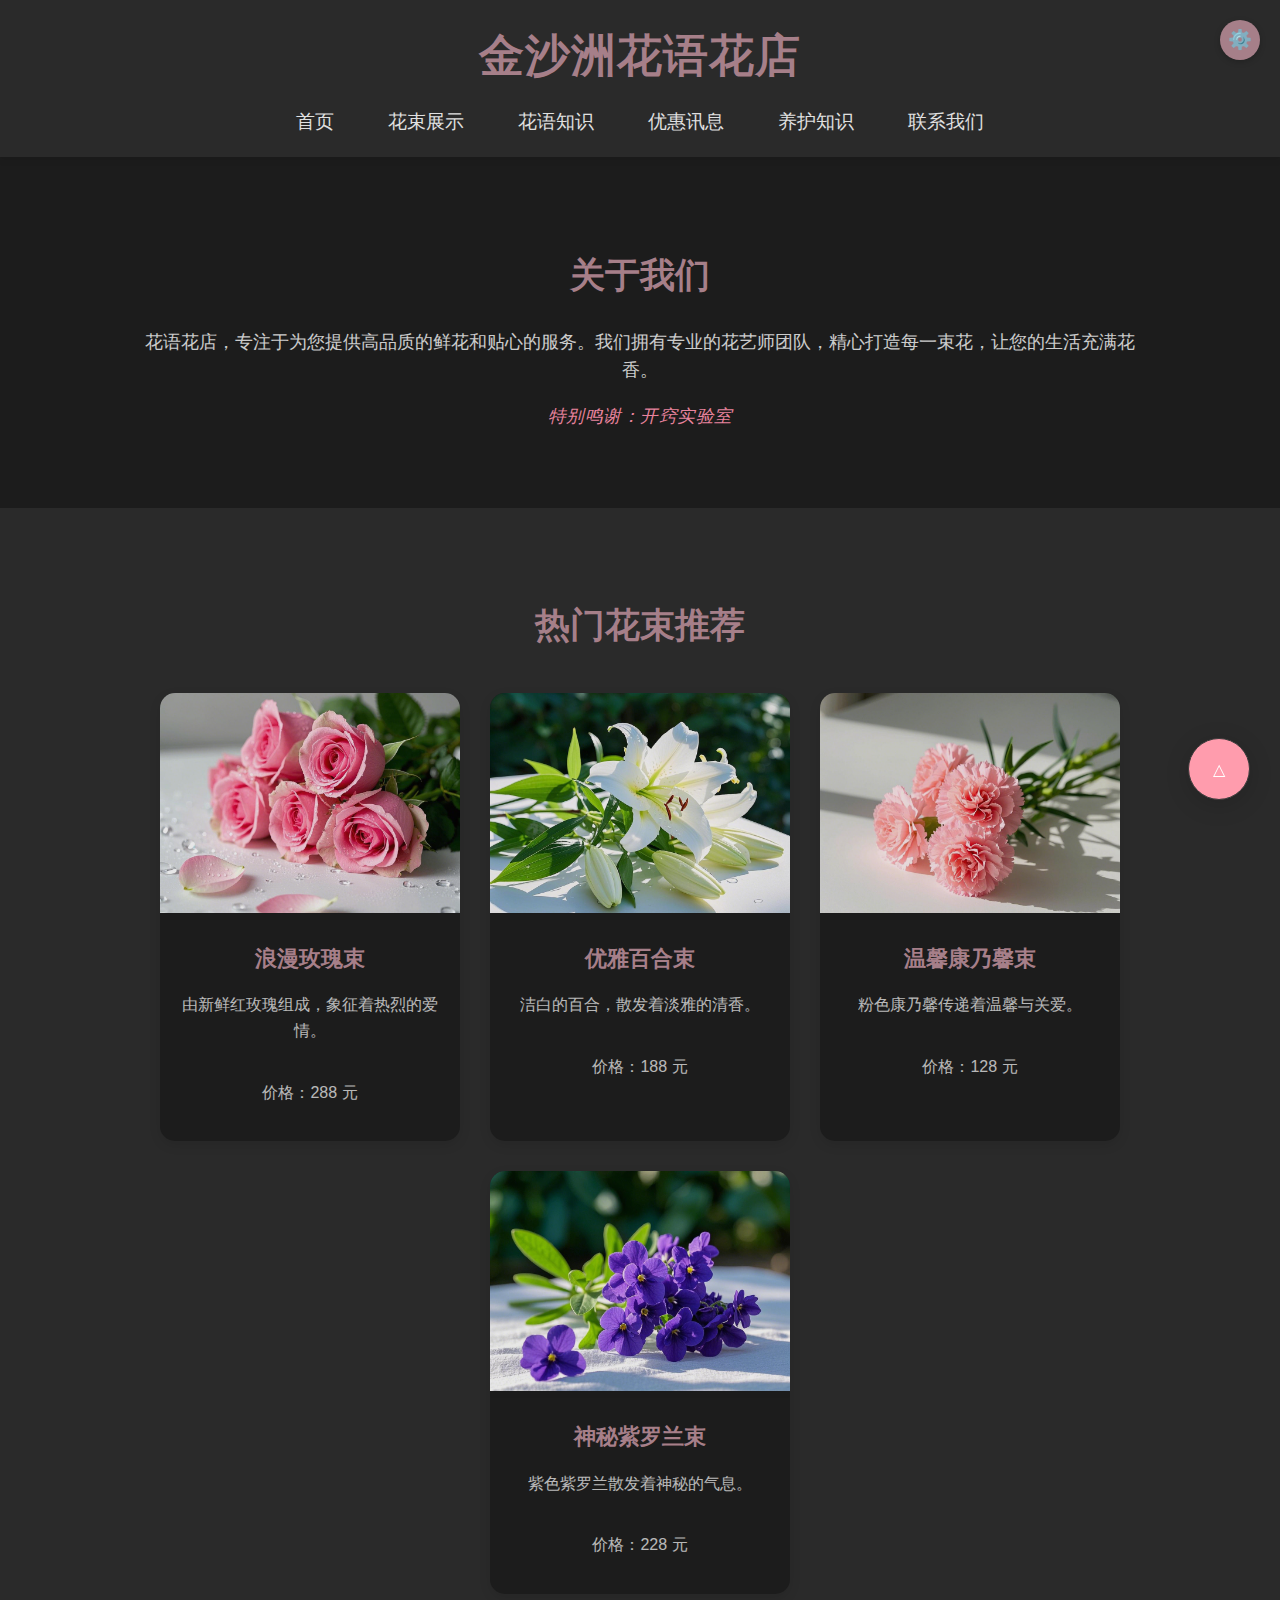
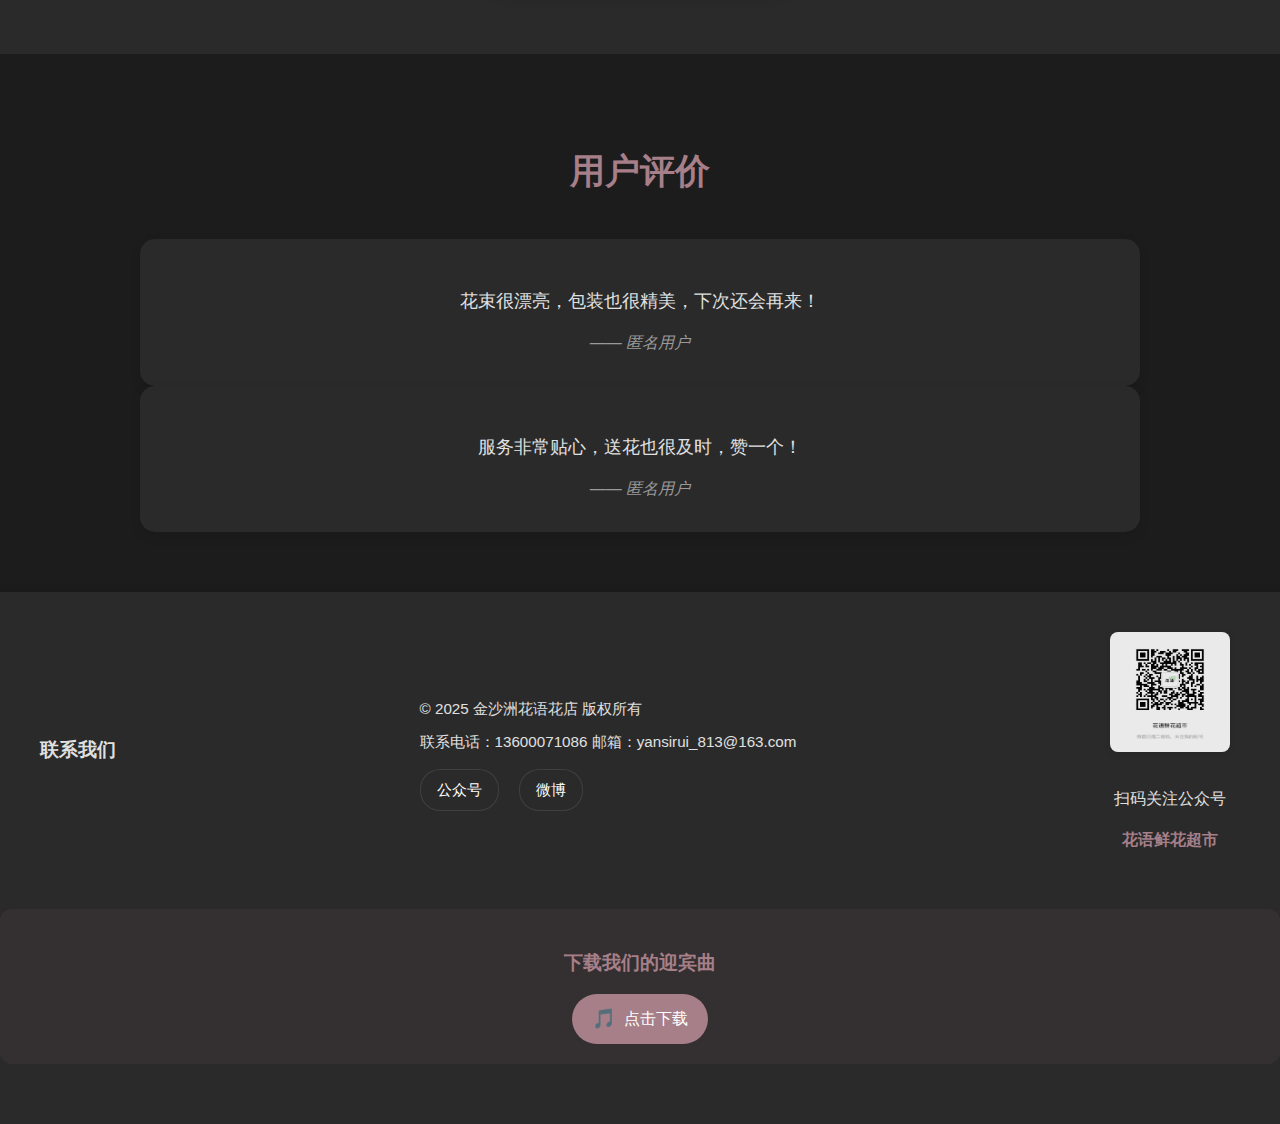
==== commit c09d9ca6: "index.html" ====
--- a/index.html
+++ b/index.html
@@ -270,6 +270,10 @@
                     settingsPanel.classList.remove('show');
                 }
             });
+
+            // 设置初始图标
+            const toggleIcon = document.getElementById('toggle-icon');
+            toggleIcon.textContent = 'AI';
         });
     </script>
 </head>
@@ -339,12 +343,12 @@
         </div>
     </div>
     <!-- AI花草知识助手 -->
-    <div class="ai-assistant">
+    <div class="ai-assistant collapsed">
         <div class="chat-header">
             <h3>AI花草知识助手</h3>
             <button class="toggle-chat-btn" id="toggle-icon" onclick="toggleChat()">△</button>
         </div>
-        <div class="chat-body" id="chat-body">
+        <div class="chat-body collapsed" id="chat-body">
             <div class="chat-messages" id="chat-messages"></div>
             <div class="chat-input">
                 <input type="text" id="user-input" placeholder="输入你的问题">
@@ -355,6 +359,7 @@
     <!-- 网站底部 -->
     <footer id="footer">
         <div class="footer-content">
+            <h3 class="footer-title">联系我们</h3>
             <div class="footer-info">
                 <p>&copy; 2025 金沙洲花语花店 版权所有</p>
                 <p>联系电话：13600071086 邮箱：yansirui_813@163.com</p>
--- a/styles.css
+++ b/styles.css
@@ -585,42 +585,6 @@
     }
 }
 
-/* 背景音乐控制按钮样式 */
-#music-control {
-    position: fixed;
-    top: 20px;
-    right: 20px;
-    z-index: 1000;
-}
-
-#play-pause {
-    background-color: var(--primary-color);
-    color: white;
-    border: none;
-    border-radius: 50%;
-    width: 40px;
-    height: 40px;
-    cursor: pointer;
-    transition: all 0.3s ease;
-    display: flex;
-    justify-content: center;
-    align-items: center;
-    box-shadow: 0 2px 6px rgba(0, 0, 0, 0.2);
-}
-
-#play-pause:hover {
-    background-color: var(--button-hover-color);
-    transform: scale(1.05);
-}
-
-#play-pause:active {
-    transform: scale(0.95);
-}
-
-#play-pause.playing {
-    background-color: var(--secondary-color);
-}
-
 /* 设置按钮样式 */
 .settings-btn {
     position: fixed;
@@ -639,6 +603,9 @@
     justify-content: center;
     align-items: center;
     box-shadow: 0 2px 6px rgba(0, 0, 0, 0.2);
+    font-size: 1.2rem;
+    padding: 0;
+    line-height: 1;
 }
 
 .settings-btn:hover {
@@ -689,14 +656,30 @@
 }
 
 .theme-switch input[type="checkbox"] {
-    width: 18px;
-    height: 18px;
+    width: 16px;
+    height: 16px;
+    margin: 0;
     cursor: pointer;
-}
-
-[data-theme="dark"] .theme-switch {
-    background: var(--light-background-color);
-    border-color: var(--primary-color);
+    accent-color: #ff69b4;  /* 使用更鲜艳的粉色 */
+    border: 2px solid #ff69b4;
+    border-radius: 3px;
+    position: relative;
+    transition: all 0.3s ease;
+}
+
+.theme-switch input[type="checkbox"]:checked {
+    background-color: #ff69b4;
+    border-color: #ff69b4;
+}
+
+[data-theme="dark"] .theme-switch input[type="checkbox"] {
+    accent-color: #ff8fab;  /* 深色模式下使用较浅的粉色 */
+    border-color: #ff8fab;
+}
+
+[data-theme="dark"] .theme-switch input[type="checkbox"]:checked {
+    background-color: #ff8fab;
+    border-color: #ff8fab;
 }
 
 /* 移除旧的开关样式 */
@@ -1088,4 +1071,4 @@
 
 [data-theme="dark"] .ai-assistant.collapsed:hover {
     box-shadow: 0 8px 30px rgba(255, 156, 173, 0.4);  /* 深色模式下的粉色阴影 */
-}+}
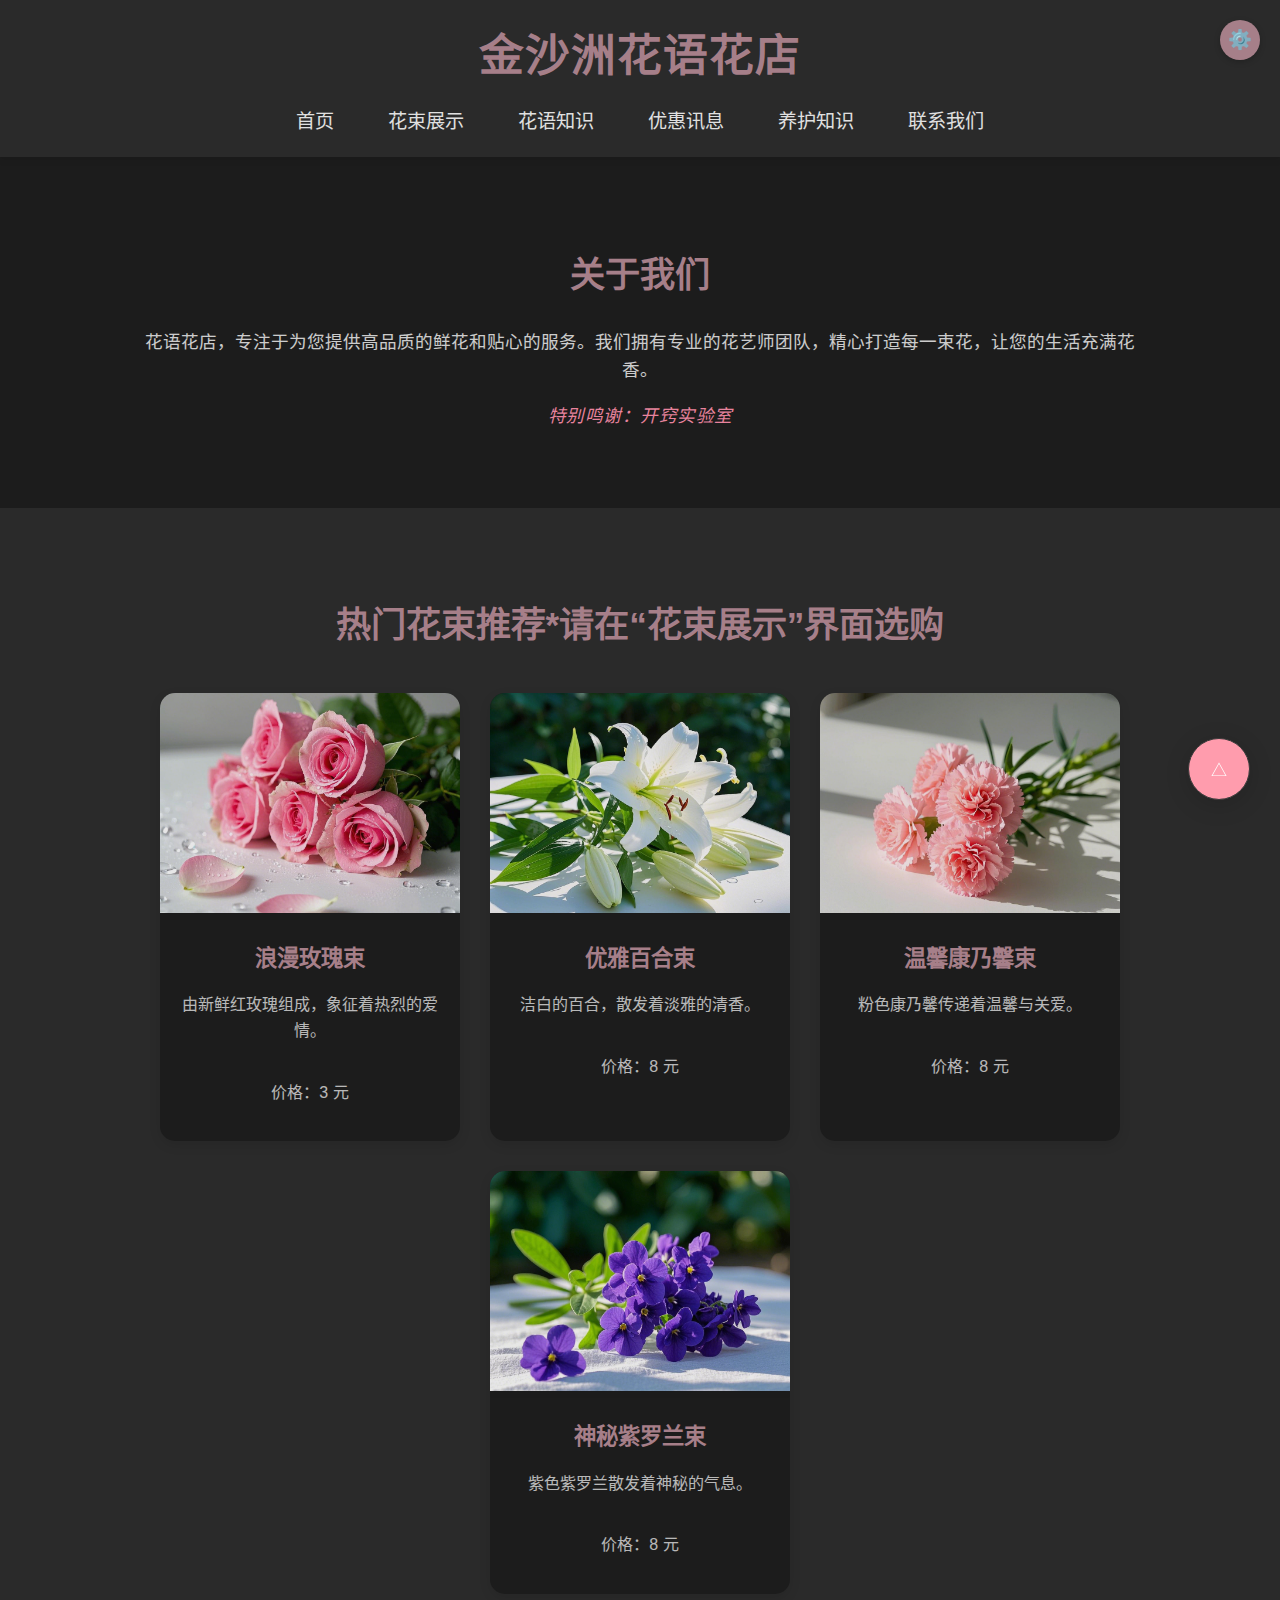
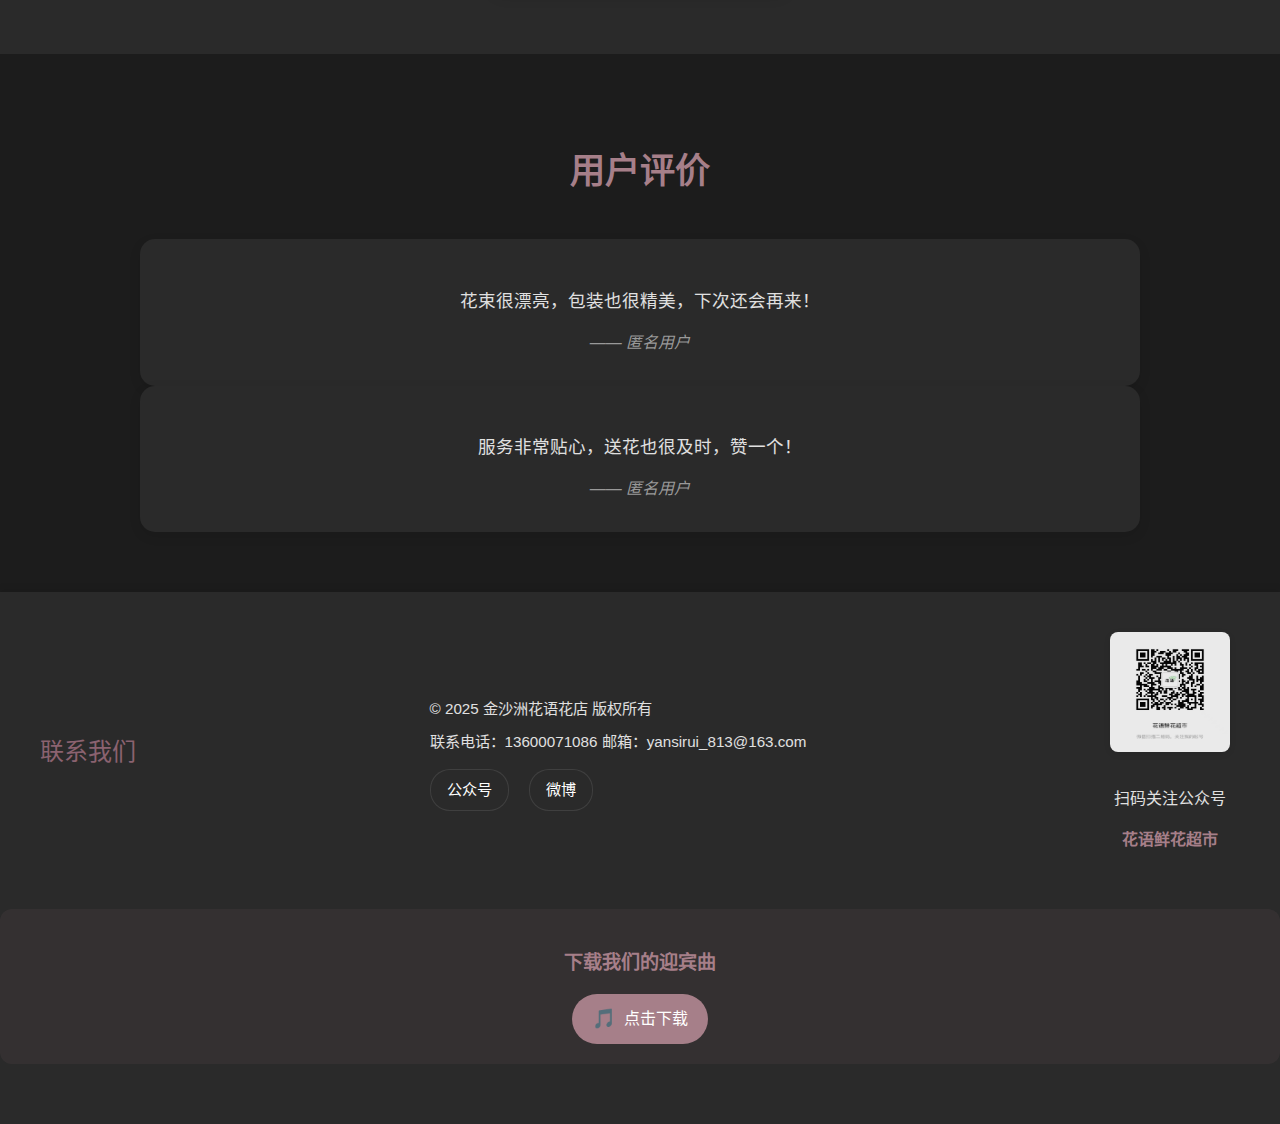
==== commit 02a7bdf9: "index.html" ====
--- a/index.html
+++ b/index.html
@@ -302,31 +302,31 @@
     </div>
     <!-- 热门花束推荐 -->
     <div class="hot-flowers">
-        <h2>热门花束推荐</h2>
+        <h2>热门花束推荐*请在“花束展示”界面选购</h2>
         <div class="flower-container">
             <div class="flower-item">
                 <img src="flower1.jpg" alt="花束1">
                 <h3>浪漫玫瑰束</h3>
                 <p>由新鲜红玫瑰组成，象征着热烈的爱情。</p>
-                <p class="price">价格：288 元</p>
+                <p class="price">价格：3 元</p>
             </div>
             <div class="flower-item">
                 <img src="flower2.jpg" alt="花束2">
                 <h3>优雅百合束</h3>
                 <p>洁白的百合，散发着淡雅的清香。</p>
-                <p class="price">价格：188 元</p>
+                <p class="price">价格：8 元</p>
             </div>
             <div class="flower-item">
                 <img src="flower3.jpg" alt="花束3">
                 <h3>温馨康乃馨束</h3>
                 <p>粉色康乃馨传递着温馨与关爱。</p>
-                <p class="price">价格：128 元</p>
+                <p class="price">价格：8 元</p>
             </div>
             <div class="flower-item">
                 <img src="flower4.jpg" alt="花束4">
                 <h3>神秘紫罗兰束</h3>
                 <p>紫色紫罗兰散发着神秘的气息。</p>
-                <p class="price">价格：228 元</p>
+                <p class="price">价格：8 元</p>
             </div>
         </div>
     </div>
--- a/styles.css
+++ b/styles.css
@@ -1072,3 +1072,73 @@
 [data-theme="dark"] .ai-assistant.collapsed:hover {
     box-shadow: 0 8px 30px rgba(255, 156, 173, 0.4);  /* 深色模式下的粉色阴影 */
 }
+
+/* 页脚样式 */
+.footer-title {
+    color: var(--primary-color);
+    font-size: 1.5rem;
+    margin-bottom: 20px;
+    text-align: center;
+    font-weight: 500;
+}
+
+[data-theme="dark"] .footer-title {
+    color: var(--secondary-color);
+}
+
+.footer-content {
+    max-width: 1200px;
+    margin: 0 auto;
+    display: flex;
+    justify-content: space-between;
+    align-items: center;
+    padding: 0 20px;
+}
+
+.footer-info {
+    text-align: left;
+}
+
+.footer-info p {
+    margin: 8px 0;
+    font-size: 0.95rem;
+}
+
+.footer-qrcode {
+    text-align: center;
+    padding: 10px;
+}
+
+.qr-code-img {
+    width: 120px;
+    height: 120px;
+    border-radius: 8px;
+    margin-bottom: 10px;
+    box-shadow: 0 2px 6px rgba(0, 0, 0, 0.1);
+    transition: transform 0.3s ease;
+}
+
+.qr-code-img:hover {
+    transform: scale(1.05);
+}
+
+.qr-code-img p {
+    margin: 5px 0;
+    font-size: 0.9rem;
+    color: var(--text-color);
+}
+
+.qr-name {
+    font-weight: bold;
+    color: var(--primary-color);
+}
+
+footer a {
+    color: var(--primary-color);
+    text-decoration: none;
+    transition: color 0.3s ease;
+}
+
+footer a:hover {
+    color: var(--secondary-color);
+}
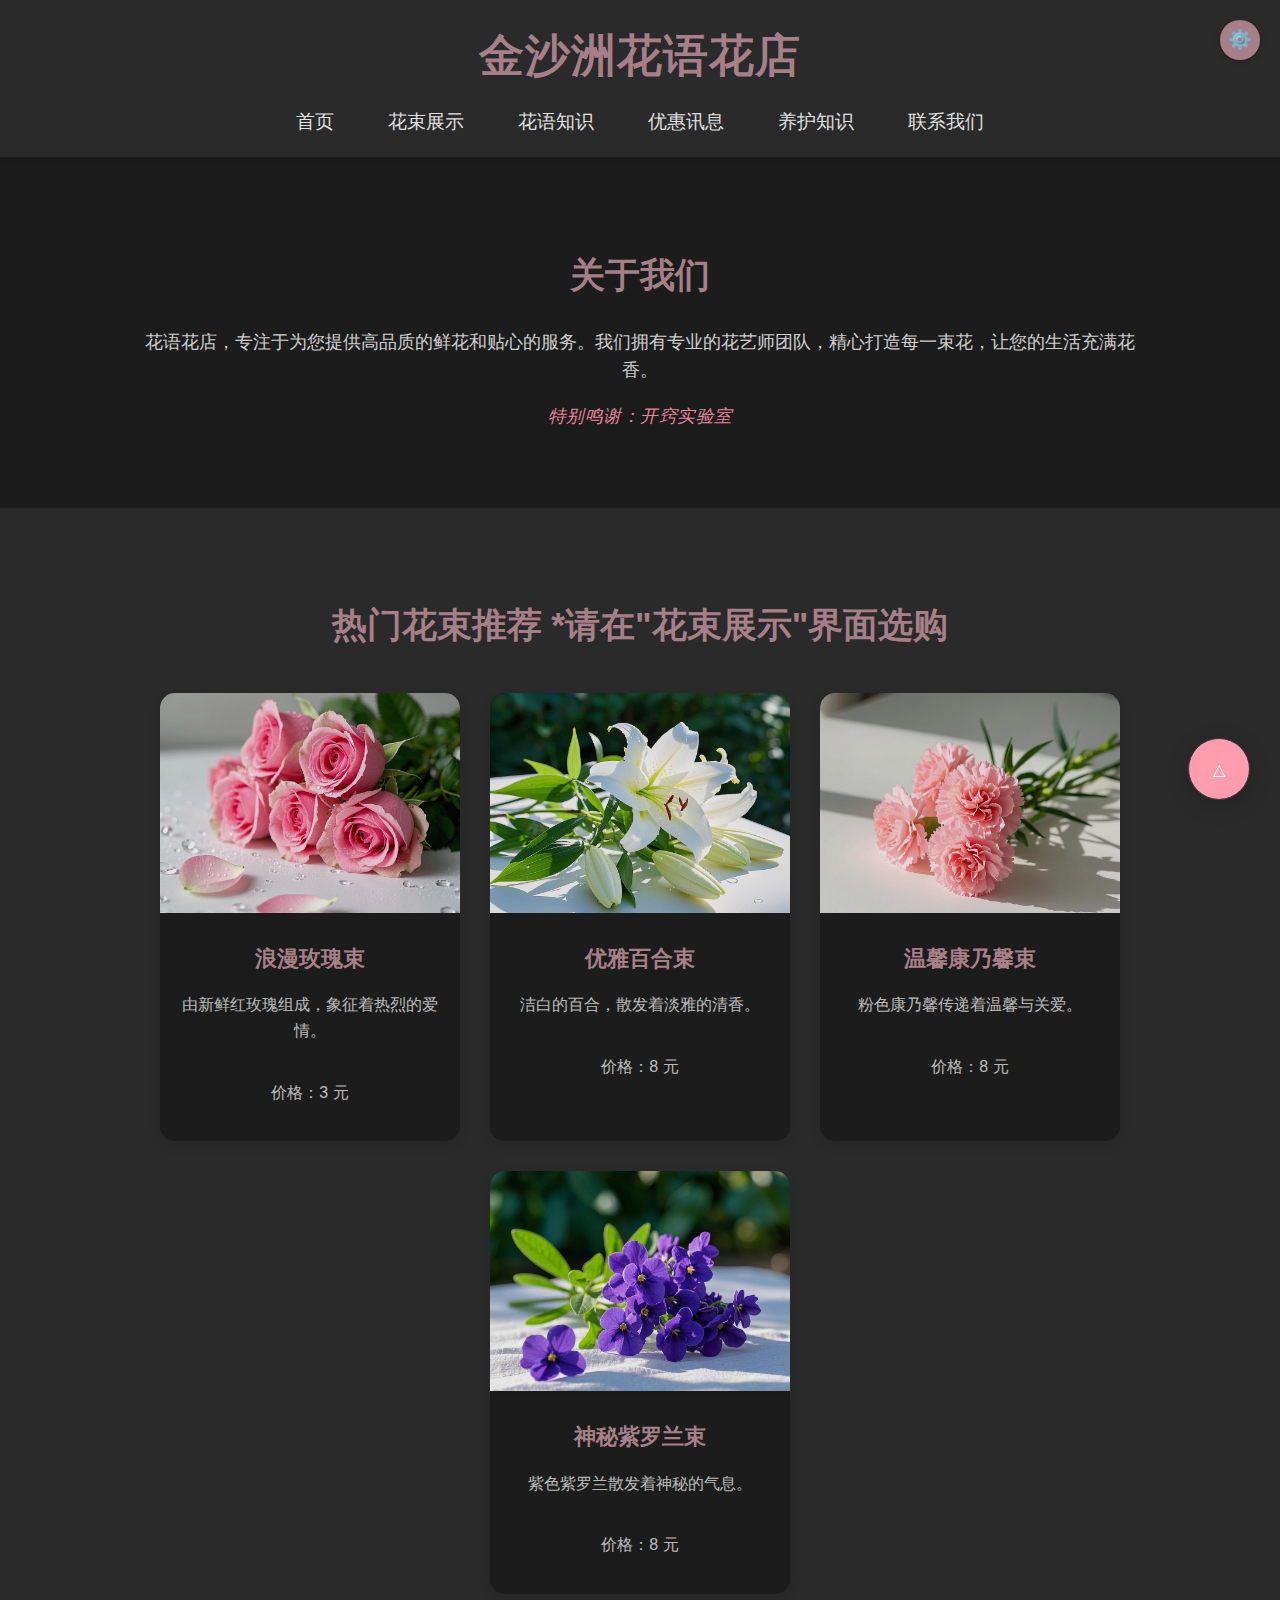
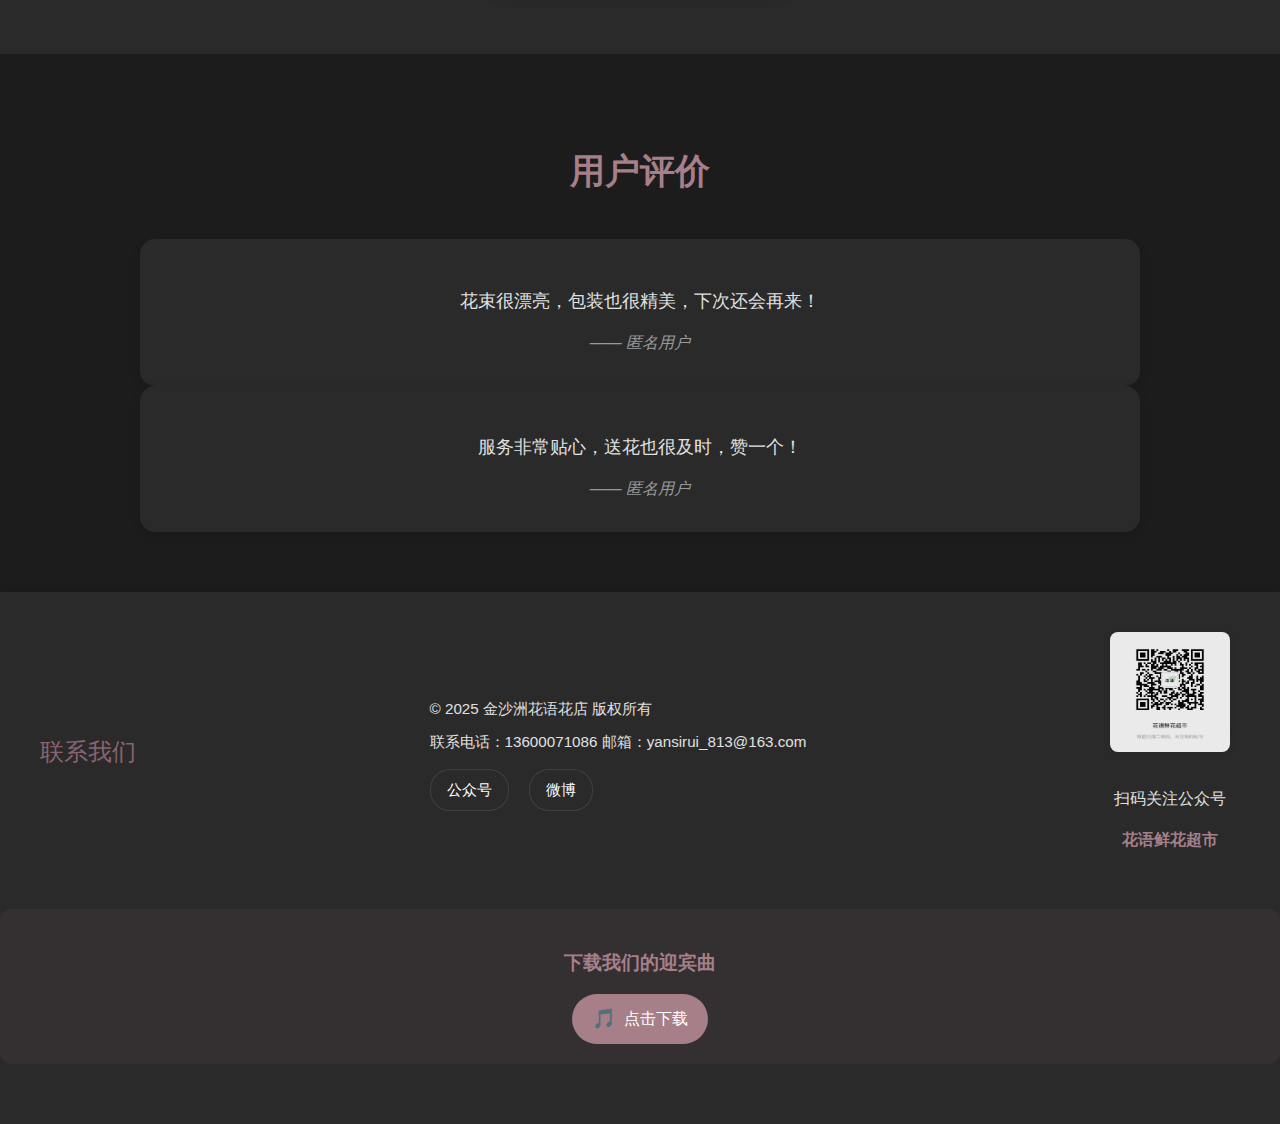
==== commit 9b0c7ca5: "index.html" ====
--- a/index.html
+++ b/index.html
@@ -302,7 +302,7 @@
     </div>
     <!-- 热门花束推荐 -->
     <div class="hot-flowers">
-        <h2>热门花束推荐*请在“花束展示”界面选购</h2>
+        <h2>热门花束推荐  *请在"花束展示"界面选购</h2>
         <div class="flower-container">
             <div class="flower-item">
                 <img src="flower1.jpg" alt="花束1">
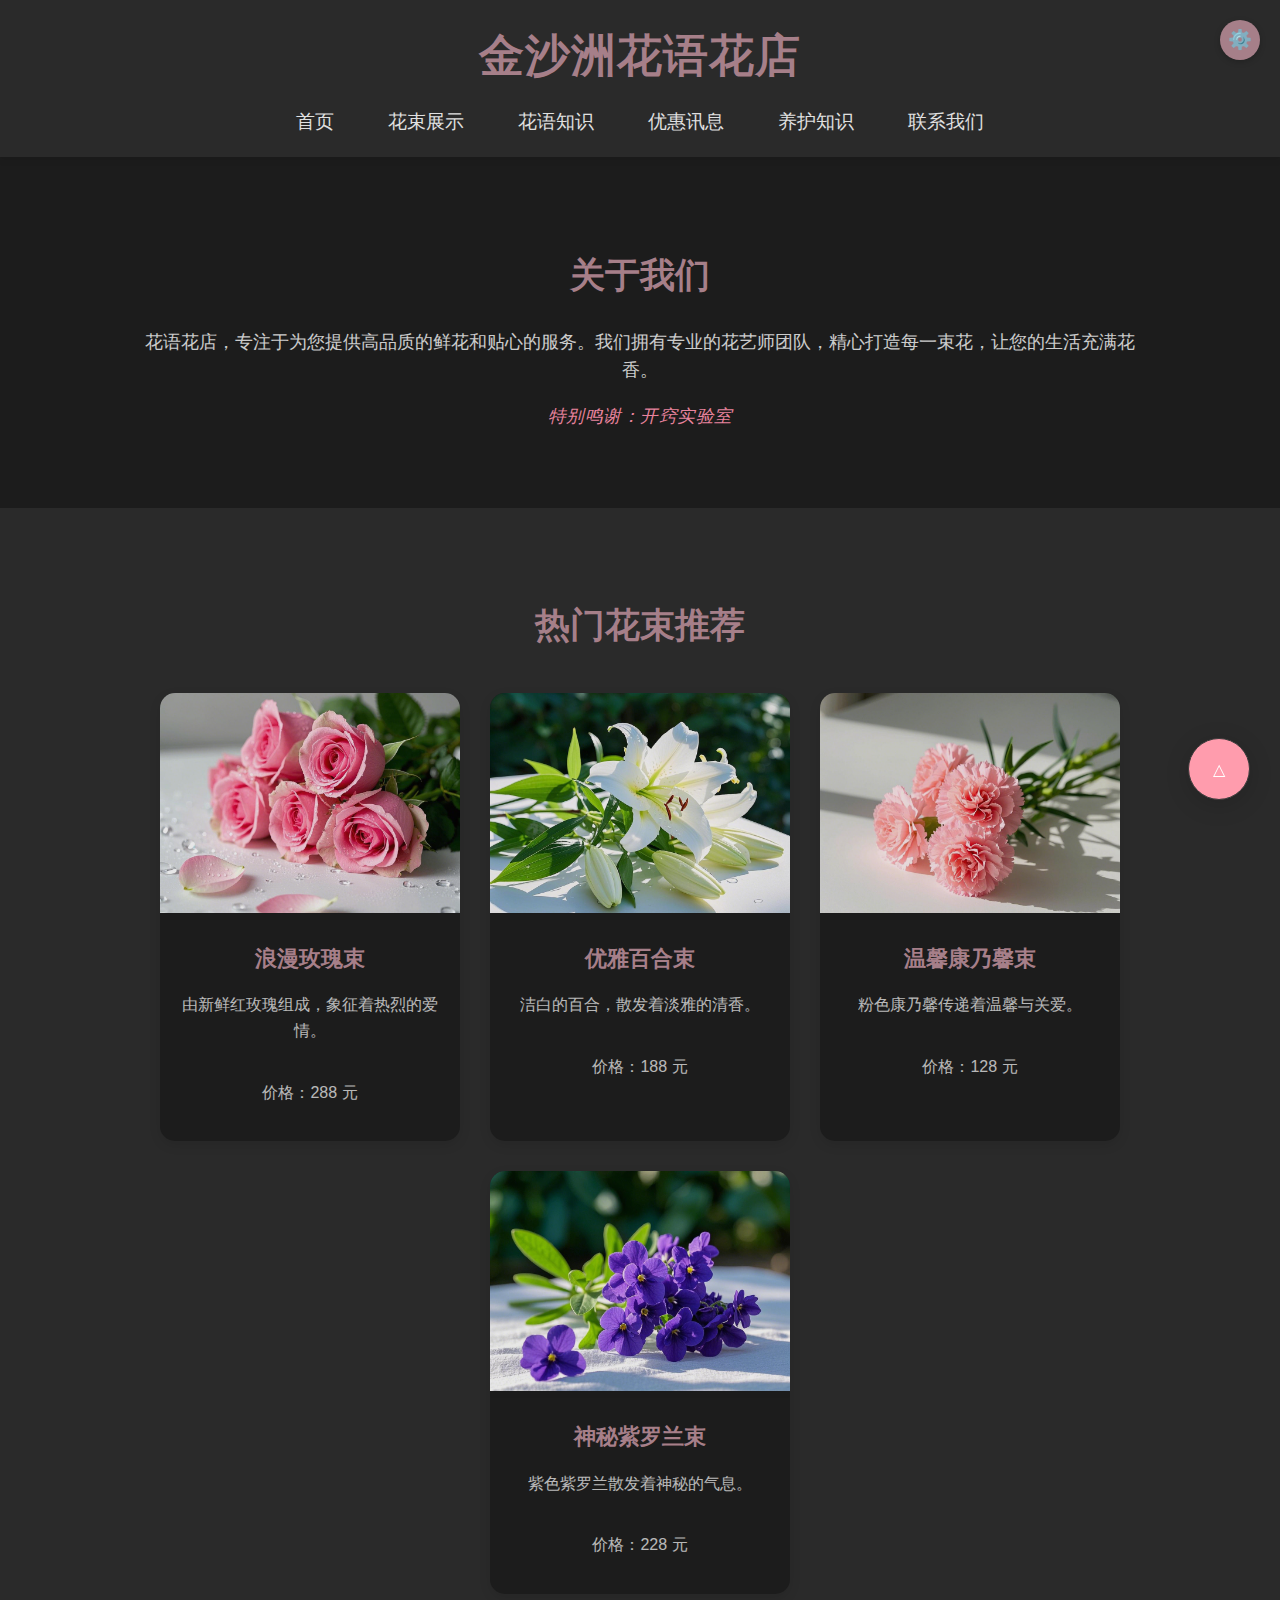
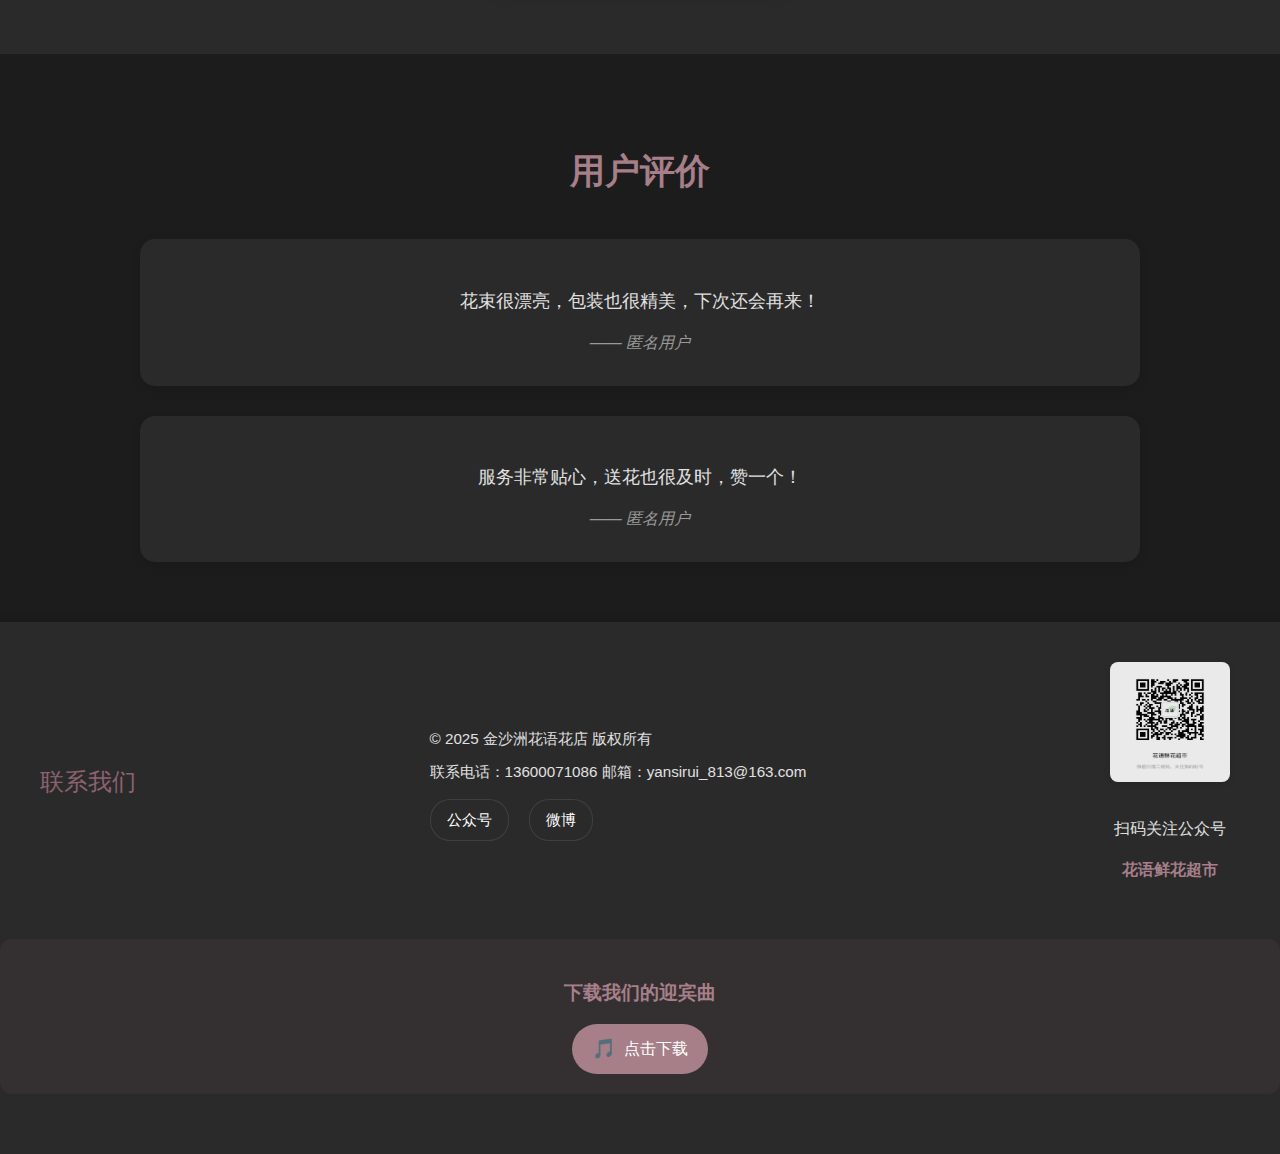
==== commit 11afe175: "index.html" ====
--- a/index.html
+++ b/index.html
@@ -107,6 +107,15 @@
         [data-theme="dark"] .special-thanks {
             color: #ff8fab;  /* 深色模式下使用较浅的粉色 */
         }
+
+        /* 用户评价样式 */
+        .review-item {
+            margin-bottom: 30px;  /* 增加底部间距 */
+        }
+
+        .review-item:last-child {
+            margin-bottom: 0;  /* 最后一个评价不需要底部间距 */
+        }
     </style>
     <script>
         // 聊天窗口控制函数
@@ -302,31 +311,31 @@
     </div>
     <!-- 热门花束推荐 -->
     <div class="hot-flowers">
-        <h2>热门花束推荐  *请在"花束展示"界面选购</h2>
+        <h2>热门花束推荐</h2>
         <div class="flower-container">
             <div class="flower-item">
                 <img src="flower1.jpg" alt="花束1">
                 <h3>浪漫玫瑰束</h3>
                 <p>由新鲜红玫瑰组成，象征着热烈的爱情。</p>
-                <p class="price">价格：3 元</p>
+                <p class="price">价格：288 元</p>
             </div>
             <div class="flower-item">
                 <img src="flower2.jpg" alt="花束2">
                 <h3>优雅百合束</h3>
                 <p>洁白的百合，散发着淡雅的清香。</p>
-                <p class="price">价格：8 元</p>
+                <p class="price">价格：188 元</p>
             </div>
             <div class="flower-item">
                 <img src="flower3.jpg" alt="花束3">
                 <h3>温馨康乃馨束</h3>
                 <p>粉色康乃馨传递着温馨与关爱。</p>
-                <p class="price">价格：8 元</p>
+                <p class="price">价格：128 元</p>
             </div>
             <div class="flower-item">
                 <img src="flower4.jpg" alt="花束4">
                 <h3>神秘紫罗兰束</h3>
                 <p>紫色紫罗兰散发着神秘的气息。</p>
-                <p class="price">价格：8 元</p>
+                <p class="price">价格：228 元</p>
             </div>
         </div>
     </div>
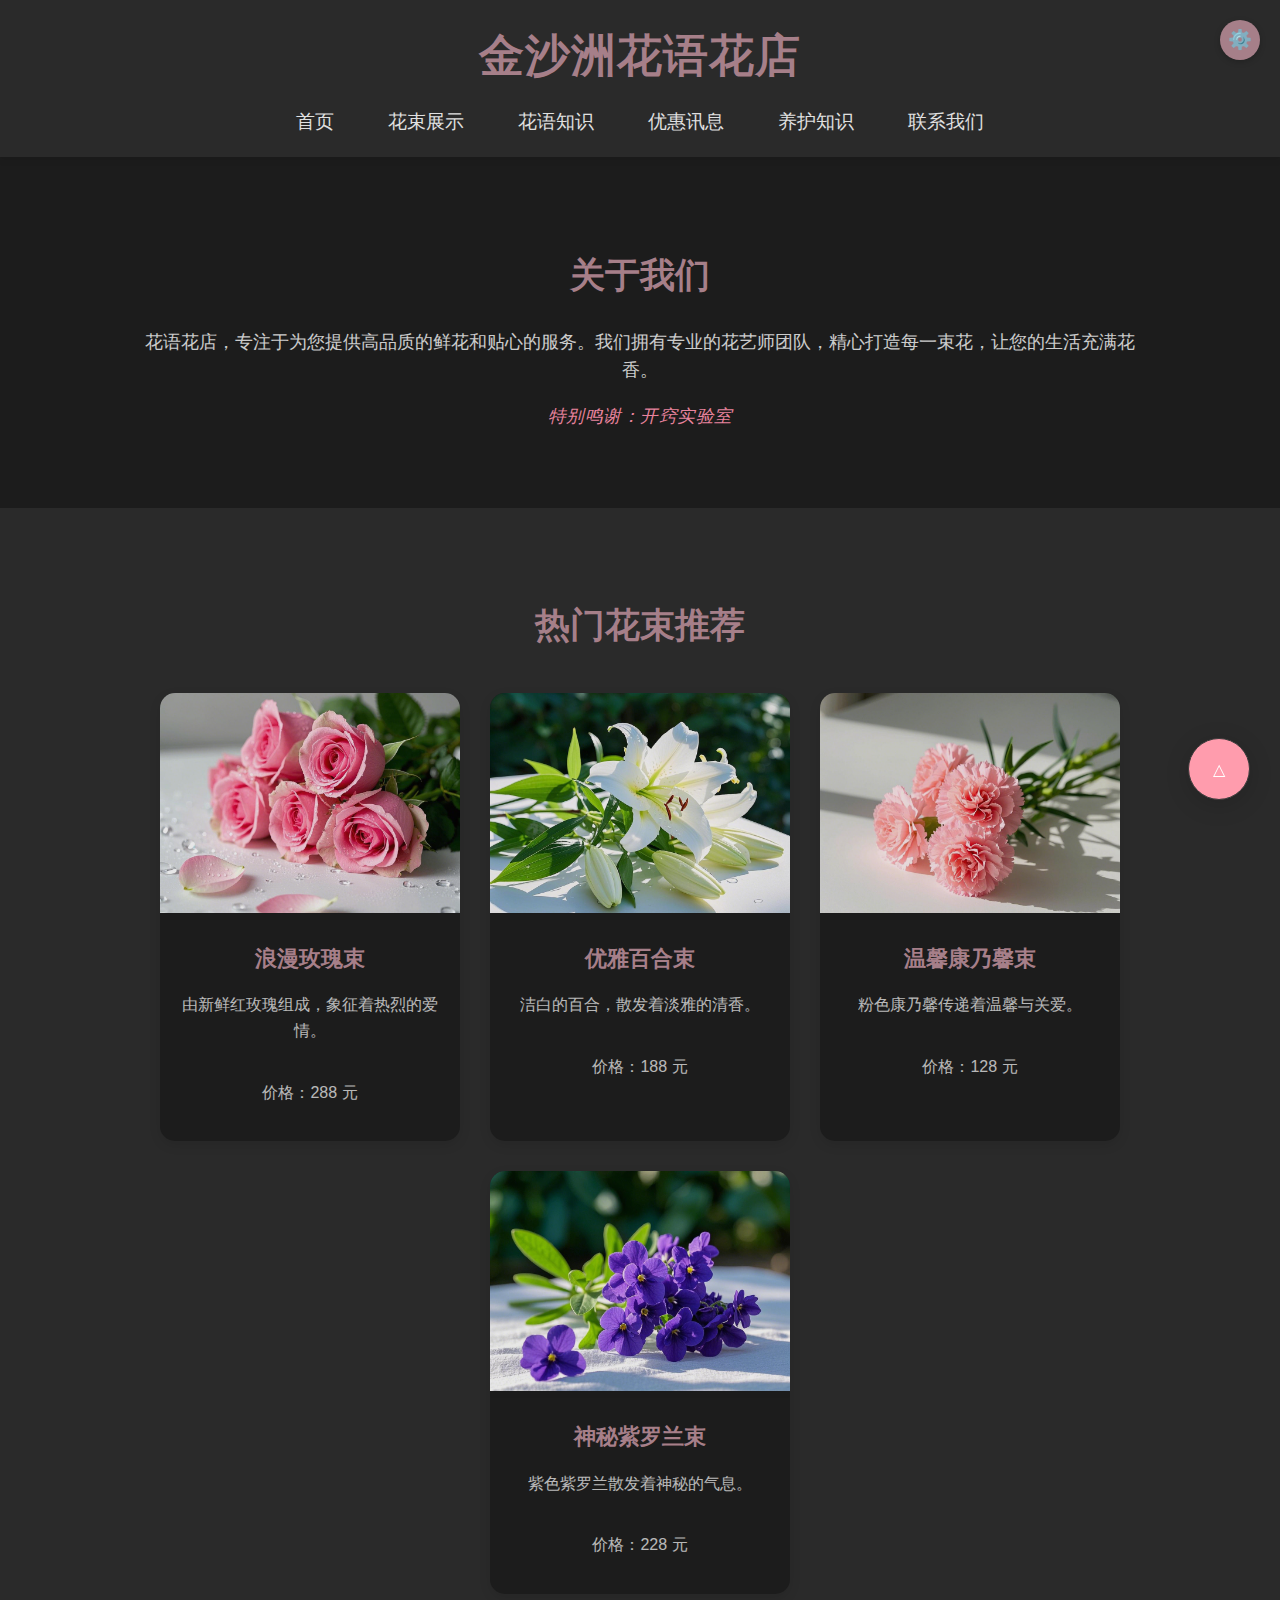
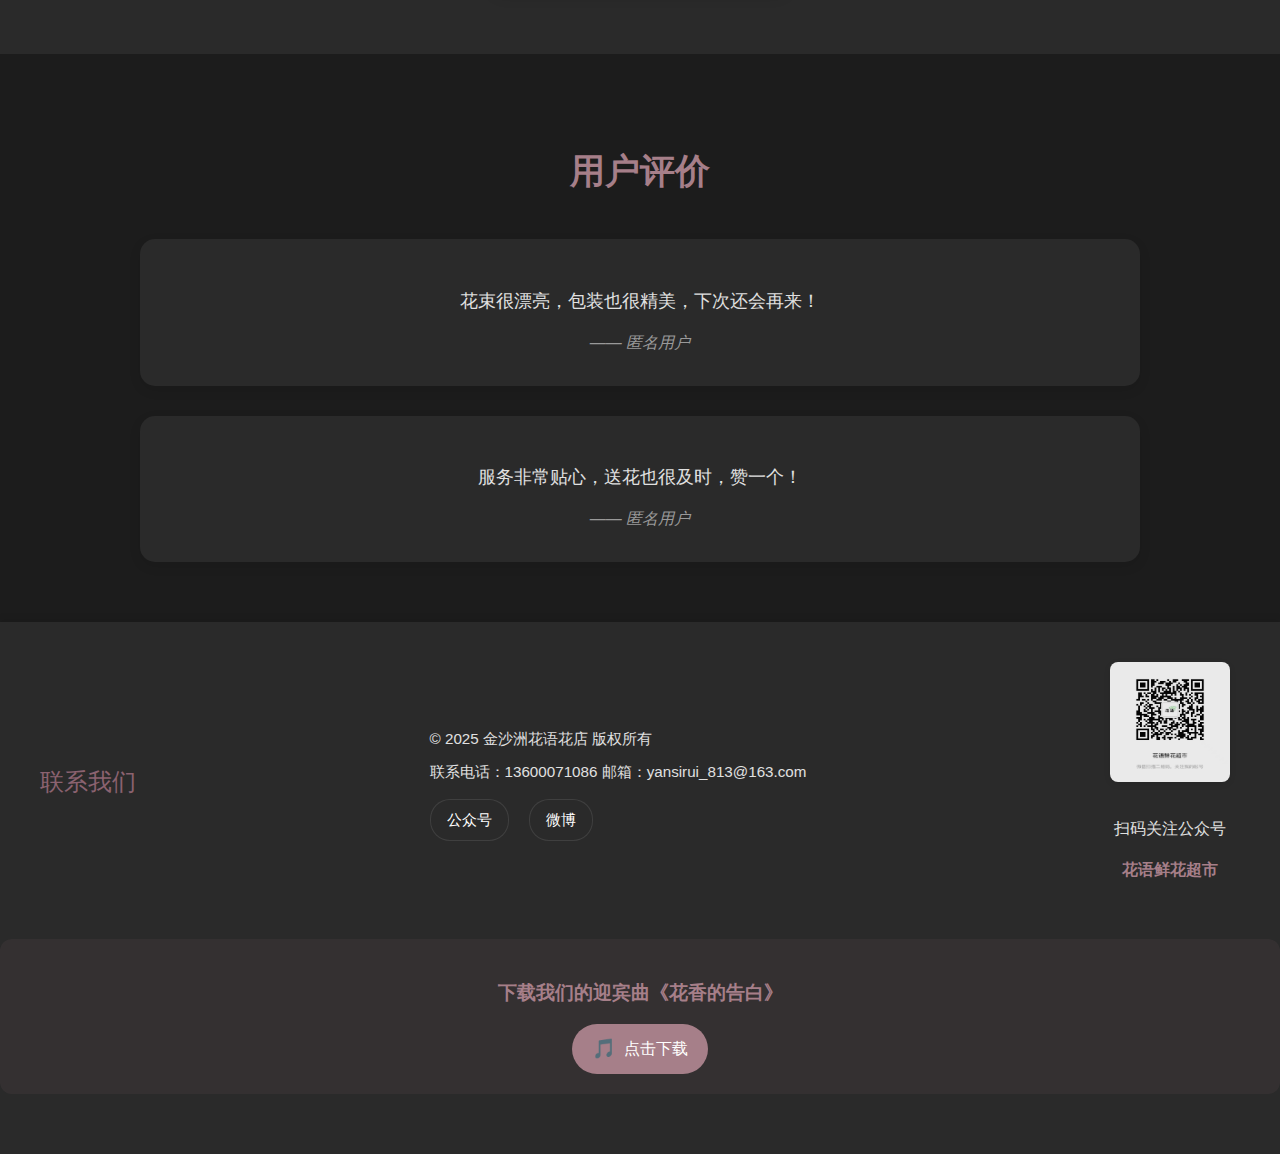
==== commit 15527ad2: "index.html" ====
--- a/index.html
+++ b/index.html
@@ -389,7 +389,7 @@
         </div>
         <!-- 迎宾曲下载区域 -->
         <div class="music-download">
-            <h3>下载我们的迎宾曲</h3>
+            <h3>下载我们的迎宾曲《花香的告白》</h3>
             <a href="flower_music.mp3" download class="download-music-btn">
                 <span class="music-icon">🎵</span>
                 点击下载
